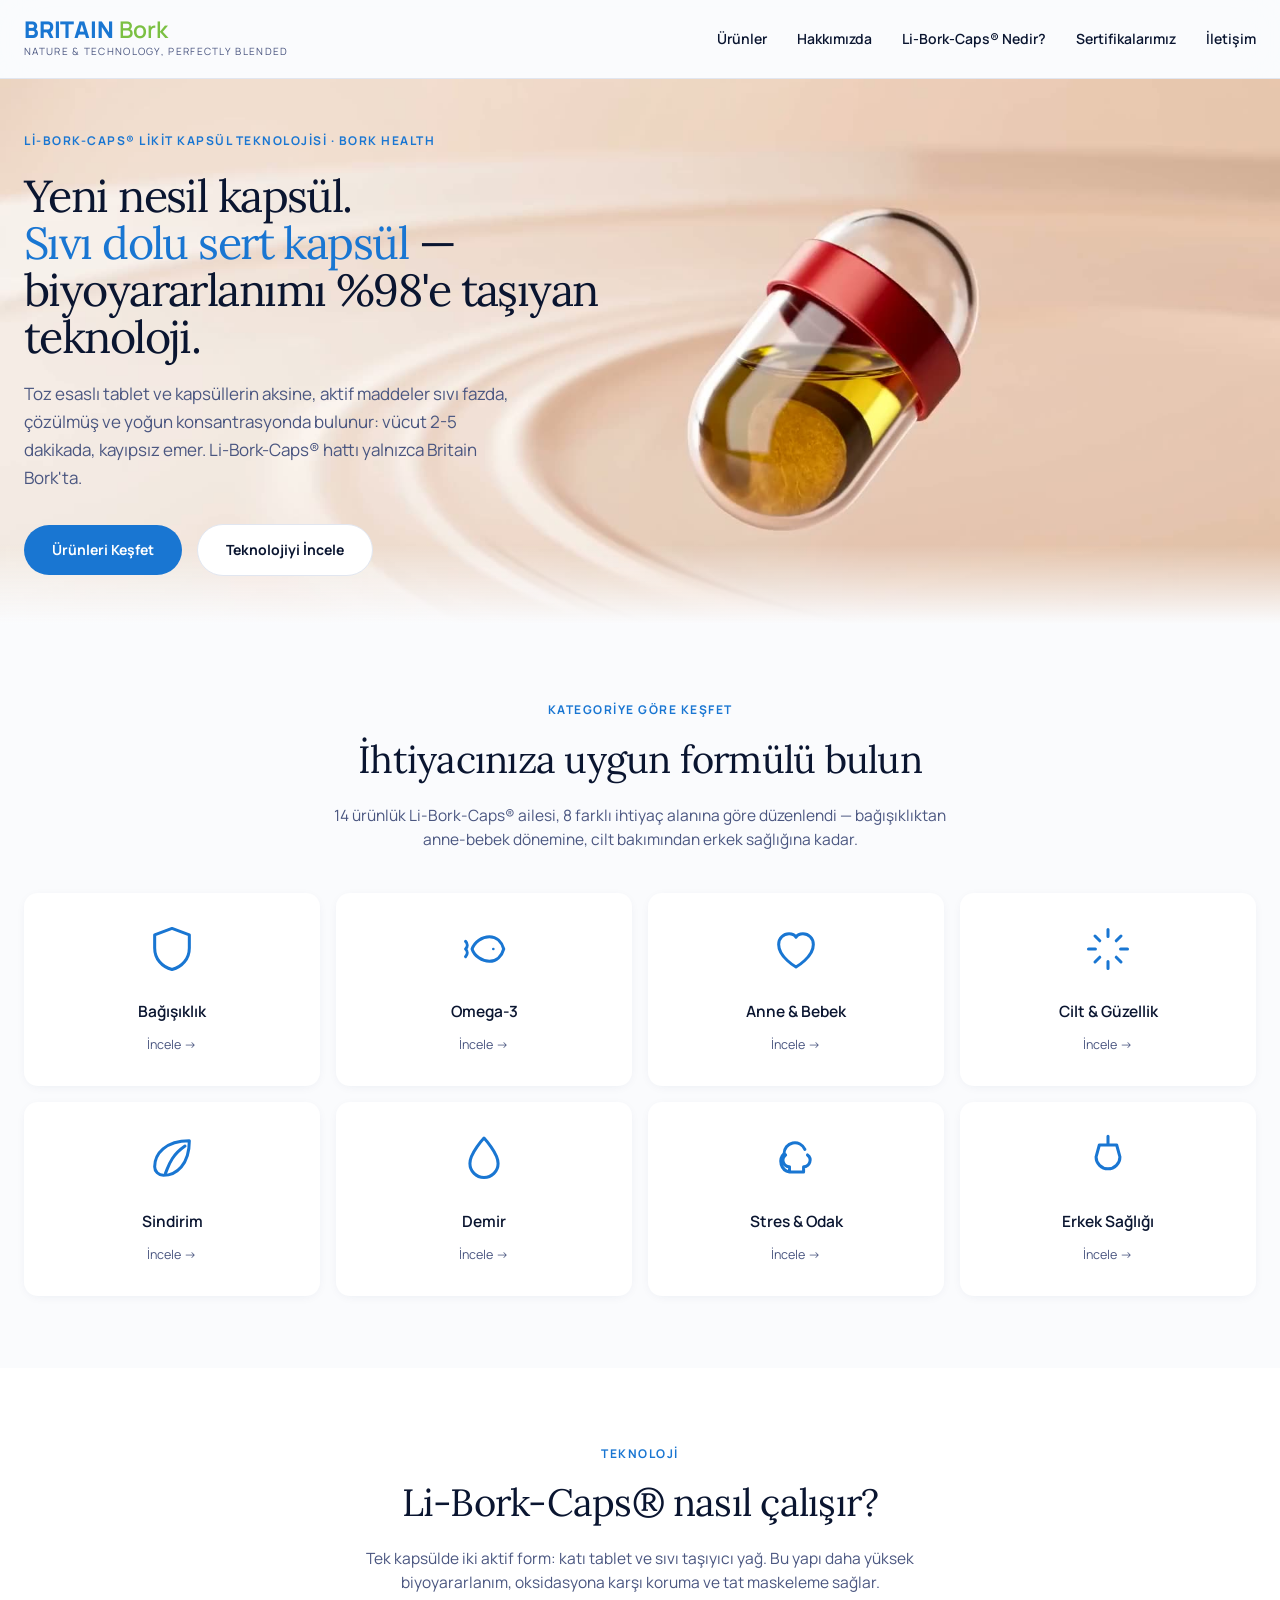
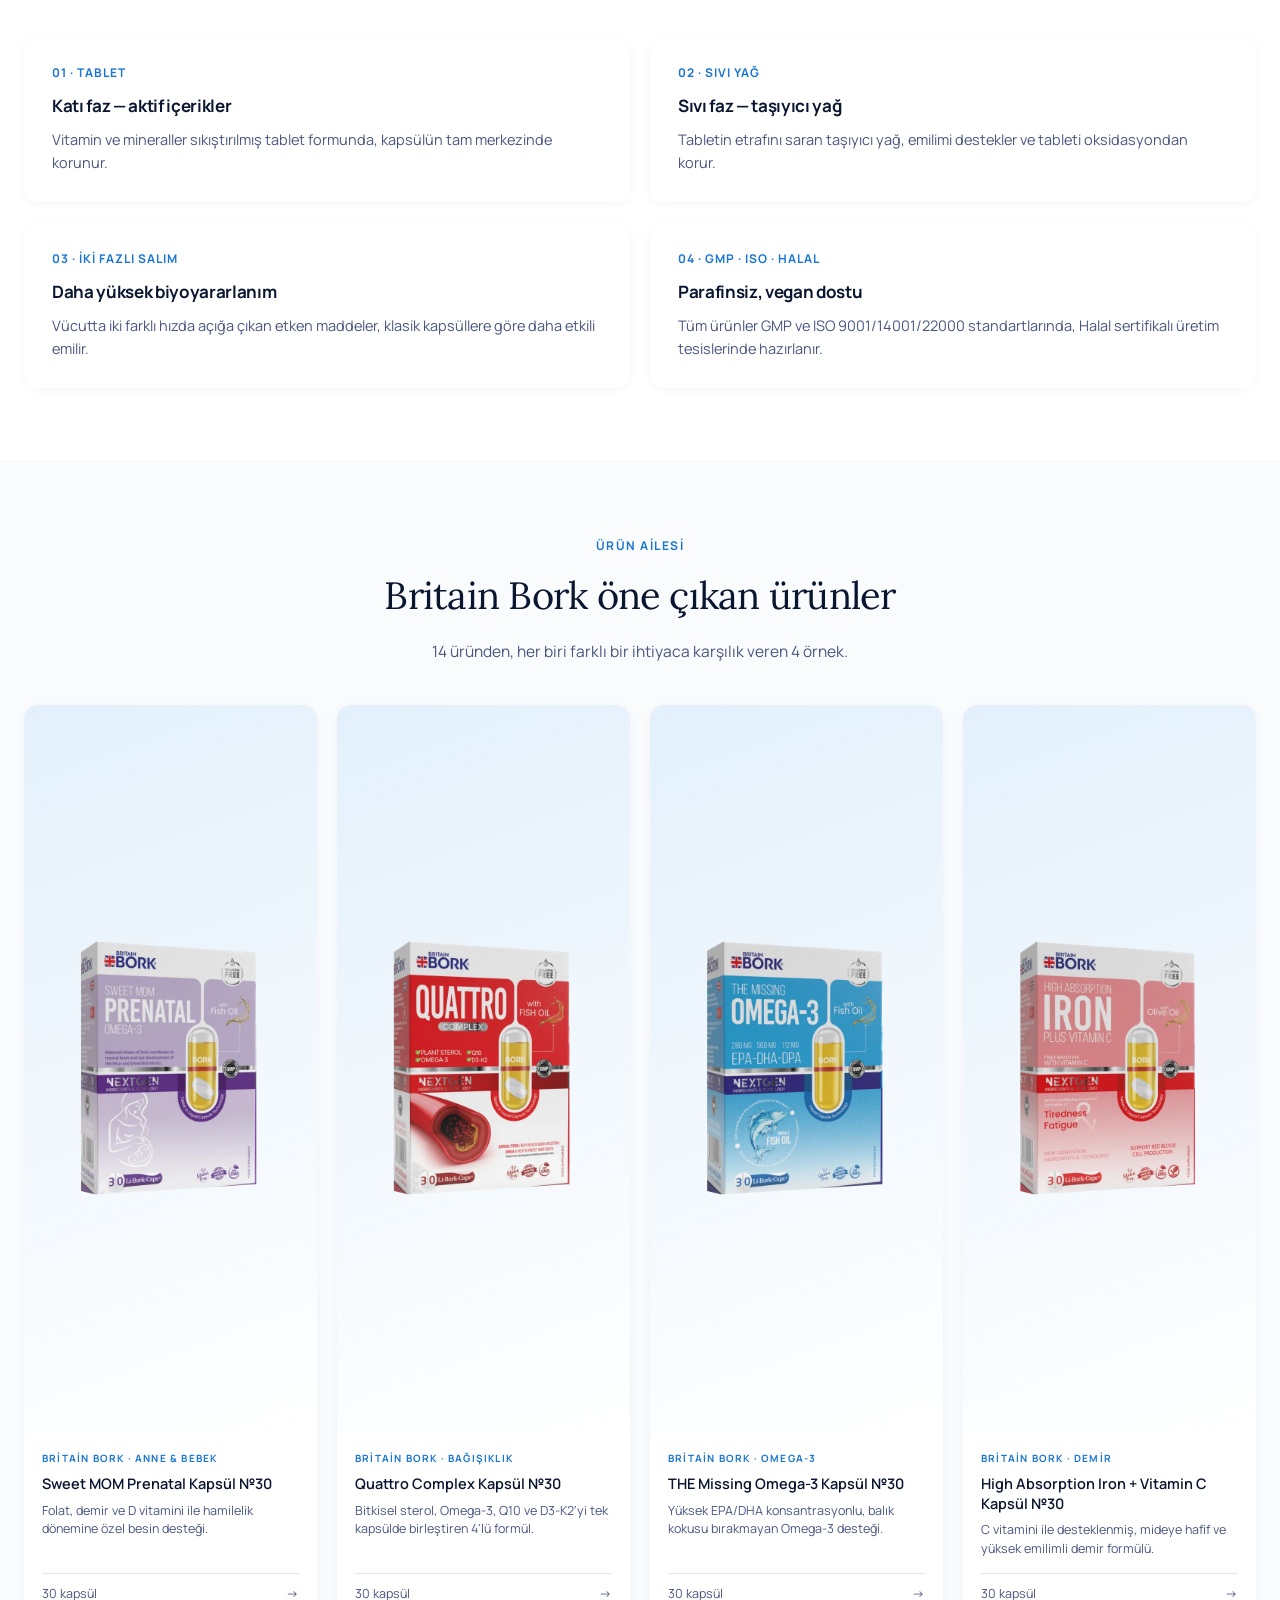
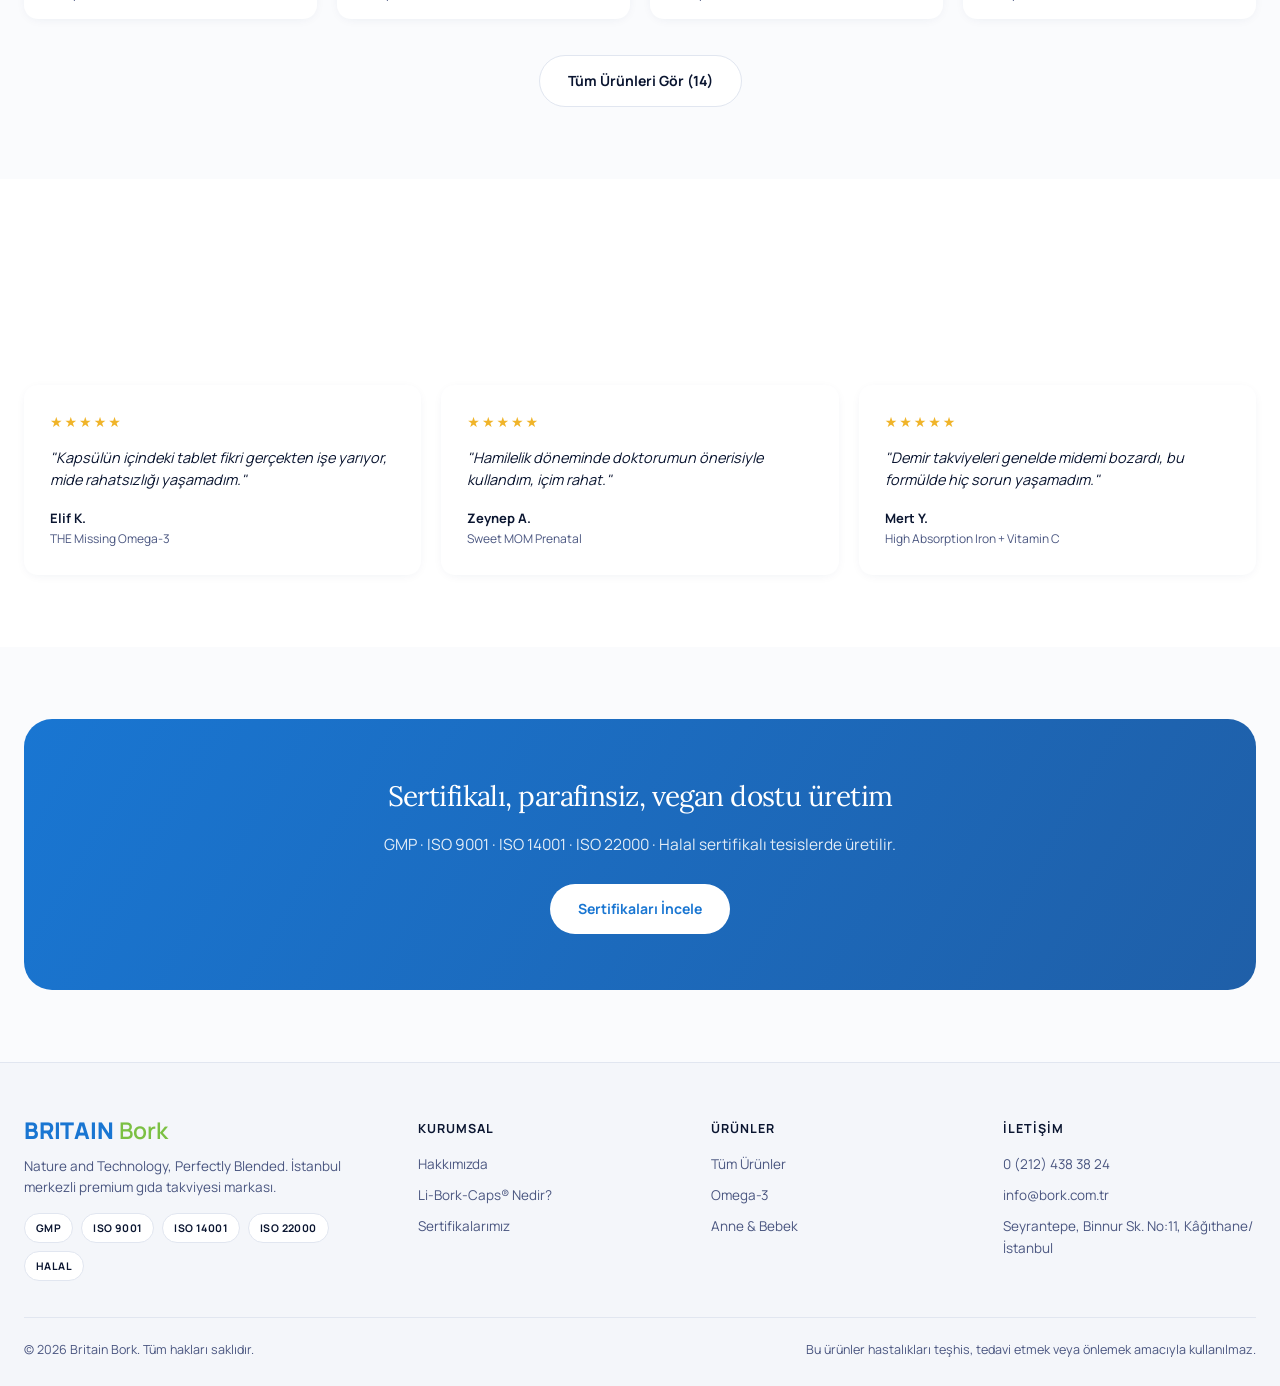
==== index.html @ eded13de "Use Higgsfield-generated capsule video in hero Co-Authored-By: Claude Fable 5.2 <noreply@anthropic.c" ====
<!DOCTYPE html>
<html lang="tr">
<head>
<meta charset="UTF-8">
<meta name="viewport" content="width=device-width, initial-scale=1.0">
<title>Britain Bork | Li-Bork-Caps® Likit Kapsül Teknolojisi</title>
<meta name="description" content="Britain Bork, Bork Health'in likit kapsül teknolojisi Li-Bork-Caps® ile ürettiği premium gıda takviyesi markasıdır. Omega-3, bağışıklık, anne-bebek ve daha fazlası.">
<link rel="canonical" href="https://culfacemal-hub.github.io/britain-bork-site/">
<meta property="og:type" content="website">
<meta property="og:title" content="Britain Bork | Li-Bork-Caps® Likit Kapsül Teknolojisi">
<meta property="og:description" content="Sıvı dolu sert kapsül teknolojisiyle üretilen, biyoyararlanımı yüksek Britain Bork gıda takviyeleri.">
<meta property="og:image" content="https://culfacemal-hub.github.io/britain-bork-site/images/products/britain-bork-quattro-complex-kapsuly-n30.084d032e.webp">
<meta property="og:url" content="https://culfacemal-hub.github.io/britain-bork-site/">
<meta name="twitter:card" content="summary_large_image">
<link rel="preconnect" href="https://fonts.googleapis.com">
<link href="https://fonts.googleapis.com/css2?family=Lora:wght@400;500;600&family=Manrope:wght@400;500;600;700;800&display=swap" rel="stylesheet">
<link rel="stylesheet" href="css/style.css?v=5">
</head>
<body>

<div id="site-header" data-active="index"></div>

<section class="hero">
  <div class="hero-media">
    <video class="hero-video hero-video-desktop" data-src="video/hero-capsule.mp4" poster="video/hero-poster.jpg" muted loop playsinline preload="none" aria-label="Li-Bork-Caps kapsülü açılıyor: içinden sıvı yağ ve tablet çıkıyor"></video>
    <video class="hero-video hero-video-mobile" data-src="video/hero-capsule-mobile.mp4" poster="video/hero-poster-mobile.jpg" width="840" height="630" muted loop playsinline preload="none" aria-label="Li-Bork-Caps kapsülü açılıyor: içinden sıvı yağ ve tablet çıkıyor"></video>
    <div class="hero-callout hc-oil" aria-hidden="true"><span class="hc-label"><b>Sıvı faz</b> taşıyıcı yağ</span></div>
    <div class="hero-callout hc-tab" aria-hidden="true"><span class="hc-label"><b>Katı faz</b> tablet</span></div>
    <div class="hero-fade" aria-hidden="true"></div>
  </div>
  <div class="container-x hero-inner">
    <div class="hero-copy">
      <div class="hero-eyebrow">Li-Bork-Caps® Likit Kapsül Teknolojisi · Bork Health</div>
      <h1>Yeni nesil kapsül.<br><em>Sıvı dolu sert kapsül</em> — biyoyararlanımı %98'e taşıyan teknoloji.</h1>
      <p>Toz esaslı tablet ve kapsüllerin aksine, aktif maddeler sıvı fazda, çözülmüş ve yoğun konsantrasyonda bulunur: vücut 2-5 dakikada, kayıpsız emer. Li-Bork-Caps® hattı yalnızca Britain Bork'ta.</p>
      <a href="urunler.html" class="btn btn-primary">Ürünleri Keşfet</a>
      <a href="liborkcaps.html" class="btn btn-outline" style="margin-left:12px;">Teknolojiyi İncele</a>
    </div>
  </div>
</section>

<section class="section">
  <div class="container-x">
    <div class="section-head">
      <div class="eyebrow">Kategoriye Göre Keşfet</div>
      <h2>İhtiyacınıza uygun formülü bulun</h2>
      <p>14 ürünlük Li-Bork-Caps® ailesi, 8 farklı ihtiyaç alanına göre düzenlendi — bağışıklıktan anne-bebek dönemine, cilt bakımından erkek sağlığına kadar.</p>
    </div>
    <div class="categories">
      <a class="category-card" href="urunler.html#bagisiklik">
        <svg viewBox="0 0 24 24" fill="none" stroke="currentColor" stroke-width="1.4" stroke-linecap="round" stroke-linejoin="round"><path d="M12 2.5 4 5.5v6c0 5 3.3 8.7 8 10 4.7-1.3 8-5 8-10v-6L12 2.5Z"/></svg>
        <div class="cat-title">Bağışıklık</div>
        <div class="cat-link">İncele →</div>
      </a>
      <a class="category-card" href="urunler.html#omega">
        <svg viewBox="0 0 24 24" fill="none" stroke="currentColor" stroke-width="1.4" stroke-linecap="round" stroke-linejoin="round"><path d="M6.5 12c1-3.3 4.7-5.7 8-5.7 3.3 0 5.7 2.4 6.6 5.7-.9 3.3-3.3 5.7-6.6 5.7-3.3 0-7-2.4-8-5.7Z"/><circle cx="16.3" cy="12" r=".6" fill="currentColor" stroke="none"/><path d="M3.5 8.5c1 1 1 2.5 0 3.5m0 0c1 1 1 2.5 0 3.5"/></svg>
        <div class="cat-title">Omega-3</div>
        <div class="cat-link">İncele →</div>
      </a>
      <a class="category-card" href="urunler.html#anne-bebek">
        <svg viewBox="0 0 24 24" fill="none" stroke="currentColor" stroke-width="1.4" stroke-linecap="round" stroke-linejoin="round"><path d="M12 20.3S4 15.8 4 9.9C4 7 6.2 5 8.8 5c1.4 0 2.6.6 3.2 1.6C12.6 5.6 13.8 5 15.2 5 17.8 5 20 7 20 9.9c0 5.9-8 10.4-8 10.4Z"/></svg>
        <div class="cat-title">Anne &amp; Bebek</div>
        <div class="cat-link">İncele →</div>
      </a>
      <a class="category-card" href="urunler.html#cilt">
        <svg viewBox="0 0 24 24" fill="none" stroke="currentColor" stroke-width="1.4" stroke-linecap="round" stroke-linejoin="round"><path d="M12 3v3.2M12 17.8V21M3 12h3.2M17.8 12H21M6 6l2.2 2.2M15.8 15.8 18 18M18 6l-2.2 2.2M8.2 15.8 6 18"/></svg>
        <div class="cat-title">Cilt &amp; Güzellik</div>
        <div class="cat-link">İncele →</div>
      </a>
      <a class="category-card" href="urunler.html#sindirim">
        <svg viewBox="0 0 24 24" fill="none" stroke="currentColor" stroke-width="1.4" stroke-linecap="round" stroke-linejoin="round"><path d="M20 4C9 4 4 10 4 16c0 2.2 1.8 4 4 4 6 0 12-5 12-16Z"/><path d="M9 19c1.5-3.5 2.5-8 9-12.5"/></svg>
        <div class="cat-title">Sindirim</div>
        <div class="cat-link">İncele →</div>
      </a>
      <a class="category-card" href="urunler.html#demir">
        <svg viewBox="0 0 24 24" fill="none" stroke="currentColor" stroke-width="1.4" stroke-linecap="round" stroke-linejoin="round"><path d="M12 2.8s6.5 7 6.5 11.7a6.5 6.5 0 0 1-13 0C5.5 9.8 12 2.8 12 2.8Z"/></svg>
        <div class="cat-title">Demir</div>
        <div class="cat-link">İncele →</div>
      </a>
      <a class="category-card" href="urunler.html#stres">
        <svg viewBox="0 0 24 24" fill="none" stroke="currentColor" stroke-width="1.4" stroke-linecap="round" stroke-linejoin="round"><path d="M9 18.5A5 5 0 0 1 6.5 10a5 5 0 0 1 9.6-2M9 18.5h6M9 18.5V16a3 3 0 0 1-1.8-5.4M15.5 18.5V16a3 3 0 0 0 1.8-5.4"/></svg>
        <div class="cat-title">Stres &amp; Odak</div>
        <div class="cat-link">İncele →</div>
      </a>
      <a class="category-card" href="urunler.html#prostat">
        <svg viewBox="0 0 24 24" fill="none" stroke="currentColor" stroke-width="1.4" stroke-linecap="round" stroke-linejoin="round"><path d="M12 2v4M8 6h8l1.5 5.5a5.5 5.5 0 1 1-11 0Z"/></svg>
        <div class="cat-title">Erkek Sağlığı</div>
        <div class="cat-link">İncele →</div>
      </a>
    </div>
  </div>
</section>

<section class="section" style="background:#fff;">
  <div class="container-x">
    <div class="section-head">
      <div class="eyebrow">Teknoloji</div>
      <h2>Li-Bork-Caps® nasıl çalışır?</h2>
      <p>Tek kapsülde iki aktif form: katı tablet ve sıvı taşıyıcı yağ. Bu yapı daha yüksek biyoyararlanım, oksidasyona karşı koruma ve tat maskeleme sağlar.</p>
    </div>
    <div class="steps">
      <div class="step">
        <div class="num">01 · TABLET</div>
        <h3>Katı faz — aktif içerikler</h3>
        <p>Vitamin ve mineraller sıkıştırılmış tablet formunda, kapsülün tam merkezinde korunur.</p>
      </div>
      <div class="step">
        <div class="num">02 · SIVI YAĞ</div>
        <h3>Sıvı faz — taşıyıcı yağ</h3>
        <p>Tabletin etrafını saran taşıyıcı yağ, emilimi destekler ve tableti oksidasyondan korur.</p>
      </div>
      <div class="step">
        <div class="num">03 · İKİ FAZLI SALIM</div>
        <h3>Daha yüksek biyoyararlanım</h3>
        <p>Vücutta iki farklı hızda açığa çıkan etken maddeler, klasik kapsüllere göre daha etkili emilir.</p>
      </div>
      <div class="step">
        <div class="num">04 · GMP · ISO · HALAL</div>
        <h3>Parafinsiz, vegan dostu</h3>
        <p>Tüm ürünler GMP ve ISO 9001/14001/22000 standartlarında, Halal sertifikalı üretim tesislerinde hazırlanır.</p>
      </div>
    </div>
  </div>
</section>

<section class="section">
  <div class="container-x">
    <div class="section-head">
      <div class="eyebrow">Ürün Ailesi</div>
      <h2>Britain Bork öne çıkan ürünler</h2>
      <p>14 üründen, her biri farklı bir ihtiyaca karşılık veren 4 örnek.</p>
    </div>
    <div class="product-grid" data-render="featured" data-slugs="the-missing-omega-3,sweet-mom-prenatal,iron-plus-c,quattro-complex"></div>
    <div style="text-align:center;margin-top:36px;">
      <a href="urunler.html" class="btn btn-outline">Tüm Ürünleri Gör (14)</a>
    </div>
  </div>
</section>

<section class="section" style="background:#fff;">
  <div class="container-x">
    <div class="section-head">
      <div class="eyebrow">Müşteri Yorumları</div>
      <h2>Britain Bork kullanıcıları ne diyor?</h2>
    </div>
    <div class="testimonials">
      <div class="testimonial">
        <div class="stars">★★★★★</div>
        <p class="quote">"Kapsülün içindeki tablet fikri gerçekten işe yarıyor, mide rahatsızlığı yaşamadım."</p>
        <div class="who">Elif K.</div>
        <div class="src">THE Missing Omega-3</div>
      </div>
      <div class="testimonial">
        <div class="stars">★★★★★</div>
        <p class="quote">"Hamilelik döneminde doktorumun önerisiyle kullandım, içim rahat."</p>
        <div class="who">Zeynep A.</div>
        <div class="src">Sweet MOM Prenatal</div>
      </div>
      <div class="testimonial">
        <div class="stars">★★★★★</div>
        <p class="quote">"Demir takviyeleri genelde midemi bozardı, bu formülde hiç sorun yaşamadım."</p>
        <div class="who">Mert Y.</div>
        <div class="src">High Absorption Iron + Vitamin C</div>
      </div>
    </div>
  </div>
</section>

<section class="section">
  <div class="container-x">
    <div class="cta-band">
      <h2>Sertifikalı, parafinsiz, vegan dostu üretim</h2>
      <p>GMP · ISO 9001 · ISO 14001 · ISO 22000 · Halal sertifikalı tesislerde üretilir.</p>
      <a href="sertifikalar.html" class="btn btn-primary">Sertifikaları İncele</a>
    </div>
  </div>
</section>

<div id="site-footer"></div>

<script src="js/products.js"></script>
<script src="js/partials.js"></script>
<script src="js/main.js?v=5"></script>
</body>
</html>
---- css/style.css ----
:root{
  --paper:#FAFBFD;
  --paper-warm:#F4F6FA;
  --ink:#0A1530;
  --ink-soft:#4A5680;
  --blue:#1976D2;
  --blue-light:#E3F0FB;
  --green:#7BC043;
  --line:#E1E6F0;
  --radius:14px;
  --shadow-card:0 2px 12px -4px rgba(13,47,102,.10);
  --shadow-card-hover:0 20px 40px -15px rgba(13,47,102,.18);
}

*{box-sizing:border-box;margin:0;padding:0;}
html{scroll-behavior:smooth;}
body{
  font-family:'Manrope', system-ui, sans-serif;
  color:var(--ink);
  background:var(--paper);
  line-height:1.55;
  -webkit-font-smoothing:antialiased;
}
img{max-width:100%;display:block;}
a{color:inherit;text-decoration:none;}
ul{list-style:none;}
.container-x{max-width:1380px;margin:0 auto;padding:0 24px;}
h1,h2,h3{font-family:'Lora', Georgia, serif;letter-spacing:-0.02em;}

/* NAV */
.site-nav{
  position:sticky;top:0;z-index:50;
  background:rgba(250,251,253,.85);
  backdrop-filter:blur(20px);
  border-bottom:1px solid var(--line);
}
.nav-inner{
  max-width:1600px;margin:0 auto;padding:18px 24px;
  display:flex;align-items:center;justify-content:space-between;
}
.logo{display:flex;flex-direction:column;gap:3px;align-items:flex-start;}
.logo-mark{display:flex;align-items:baseline;gap:6px;line-height:1;}
.logo-mark .lhs{font-weight:800;font-size:23px;letter-spacing:-.01em;color:var(--blue);font-family:'Manrope',sans-serif;}
.logo-mark .rhs{font-weight:600;font-size:23px;letter-spacing:-.01em;color:var(--green);font-family:'Manrope',sans-serif;}
.logo-sub{font-size:10px;color:var(--ink-soft);text-transform:uppercase;letter-spacing:1.3px;}
.main-nav{display:flex;align-items:center;gap:30px;}
.main-nav a{
  font-size:14px;font-weight:600;color:var(--ink);position:relative;padding:4px 0;
}
.main-nav a::after{
  content:'';position:absolute;left:0;bottom:-2px;width:0;height:2px;background:var(--blue);
  transition:width .3s ease;
}
.main-nav a:hover::after,.main-nav a.active::after{width:100%;}
.nav-toggle{display:none;background:none;border:0;font-size:22px;color:var(--ink);cursor:pointer;}
@media (max-width:900px){
  .main-nav{
    position:absolute;top:100%;left:0;right:0;background:var(--paper);
    flex-direction:column;align-items:flex-start;gap:16px;padding:20px 24px;
    border-bottom:1px solid var(--line);display:none;
  }
  .main-nav.open{display:flex;}
  .nav-toggle{display:block;}
}

/* HERO */
.hero{position:relative;overflow:hidden;background:var(--paper);}
.hero-media{position:absolute;inset:0;}
.hero-video{display:block;width:100%;height:100%;object-fit:cover;object-position:right center;}
.hero-video-mobile{display:none;}
.hero-fade{position:absolute;left:0;right:0;bottom:0;height:80px;background:linear-gradient(to bottom,rgba(250,251,253,0),var(--paper));}
.hero-inner{position:relative;z-index:1;display:flex;align-items:center;min-height:clamp(480px,41.7vw,820px);}
.hero-copy{max-width:48%;padding:48px 0;}
.hero-eyebrow{
  display:inline-flex;font-size:12px;font-weight:700;letter-spacing:1.5px;color:var(--blue);
  text-transform:uppercase;margin-bottom:22px;
}
.hero h1{
  font-size:clamp(30px,3.5vw,56px);font-weight:400;line-height:1.05;letter-spacing:-0.035em;color:var(--ink);margin-bottom:20px;
}
.hero h1 em{font-style:normal;color:var(--blue);}
.hero p{color:var(--ink-soft);font-size:17px;line-height:1.65;max-width:500px;margin-bottom:32px;}
@media (max-width:900px){
  .hero-media{position:relative;inset:auto;}
  .hero-video-desktop{display:none;}
  .hero-video-mobile{display:block;height:auto;aspect-ratio:4/3;object-position:center;}
  .hero-inner{min-height:0;}
  .hero-copy{max-width:100%;padding:8px 0 48px;}
  .hero h1{font-weight:400;line-height:1.15;letter-spacing:-0.02em;}
}

/* BUTTONS */
.btn{
  display:inline-flex;align-items:center;gap:8px;padding:14px 28px;border-radius:999px;
  font-weight:700;font-size:14px;cursor:pointer;border:none;transition:all .25s ease;
}
.btn-primary{background:var(--blue);color:#fff;}
.btn-primary:hover{background:#1660b0;transform:translateY(-2px);box-shadow:0 14px 24px -10px rgba(25,118,210,.45);}
.btn-outline{background:#fff;border:1.5px solid var(--line);color:var(--ink);}
.btn-outline:hover{border-color:var(--blue);color:var(--blue);}

/* SECTIONS */
.section{padding:72px 0;}
.section-head{text-align:center;max-width:620px;margin:0 auto 42px;}
.eyebrow{
  font-size:12px;font-weight:700;letter-spacing:1.5px;color:var(--blue);text-transform:uppercase;
  display:inline-block;margin-bottom:10px;
}
.section-head h2{font-size:clamp(26px,3vw,38px);font-weight:400;color:var(--ink);}
.section-head p{color:var(--ink-soft);margin-top:14px;font-size:15.5px;}

/* CATEGORY CARDS */
.categories{display:grid;grid-template-columns:repeat(4,1fr);gap:16px;}
.category-card{
  background:#fff;border-radius:var(--radius);padding:30px 20px;text-align:center;
  box-shadow:var(--shadow-card);transition:all .3s ease;
}
.category-card:hover{box-shadow:var(--shadow-card-hover);transform:translateY(-4px);}
.category-card svg{width:52px;height:52px;color:var(--blue);margin:0 auto 18px;}
.category-card .cat-title{font-weight:600;color:var(--ink);font-size:15.5px;margin-bottom:8px;}
.category-card .cat-link{color:var(--ink-soft);font-size:12.5px;display:inline-flex;align-items:center;gap:6px;}
@media (max-width:760px){.categories{grid-template-columns:repeat(2,1fr);}}

/* PRODUCT GRID */
.product-grid{display:grid;grid-template-columns:repeat(4,1fr);gap:20px;}
.product-card{
  background:#fff;border-radius:var(--radius);overflow:hidden;box-shadow:var(--shadow-card);
  transition:all .3s ease;display:flex;flex-direction:column;
}
.product-card:hover{box-shadow:var(--shadow-card-hover);transform:translateY(-4px);}
.product-thumb{
  aspect-ratio:1/1;background:linear-gradient(160deg,var(--blue-light),#fff);
  display:flex;align-items:center;justify-content:center;padding:14px;
}
.product-thumb img{max-height:100%;max-width:100%;object-fit:contain;}
.product-body{padding:18px 18px 16px;flex:1;display:flex;flex-direction:column;}
.product-tag{font-size:10px;font-weight:700;letter-spacing:1.2px;color:var(--blue);text-transform:uppercase;margin-bottom:8px;}
.product-card h4{font-family:'Manrope',sans-serif;font-weight:600;font-size:14.5px;color:var(--ink);line-height:1.35;margin-bottom:8px;}
.product-desc{color:var(--ink-soft);font-size:12.5px;line-height:1.5;margin-bottom:14px;flex:1;}
.product-meta{font-size:12.5px;color:var(--ink-soft);display:flex;justify-content:space-between;align-items:center;padding-top:10px;border-top:1px solid var(--line);}
.product-meta .arrow{transition:transform .25s ease;}
.product-card:hover .product-meta .arrow{transform:translateX(4px);color:var(--blue);}
@media (max-width:980px){.product-grid{grid-template-columns:repeat(2,1fr);}}

/* FILTER CHIPS */
.filter-bar{display:flex;flex-wrap:wrap;gap:10px;justify-content:center;margin-bottom:44px;}
.filter-chip{
  padding:10px 20px;border-radius:999px;border:1.5px solid var(--line);
  font-size:13.5px;font-weight:600;color:var(--ink);cursor:pointer;background:#fff;
  transition:all .2s ease;
}
.filter-chip.active,.filter-chip:hover{background:var(--blue);color:#fff;border-color:var(--blue);}

/* TESTIMONIALS */
.testimonials{display:grid;grid-template-columns:repeat(3,1fr);gap:20px;}
.testimonial{background:#fff;border-radius:var(--radius);box-shadow:var(--shadow-card);padding:26px;}
.stars{color:#f0b429;letter-spacing:2px;margin-bottom:14px;font-size:14px;}
.testimonial .quote{color:var(--ink);font-size:14.5px;font-style:italic;margin-bottom:16px;}
.testimonial .who{font-weight:700;color:var(--ink);font-size:13px;}
.testimonial .src{color:var(--ink-soft);font-size:12px;margin-top:2px;}
@media (max-width:900px){.testimonials{grid-template-columns:1fr;}}

/* SPLIT / ABOUT BLOCKS */
.split{display:grid;grid-template-columns:1fr 1fr;gap:56px;align-items:center;}
.split .visual{
  border-radius:24px;min-height:300px;background:linear-gradient(160deg,var(--blue-light),#fff);
  display:flex;align-items:center;justify-content:center;box-shadow:var(--shadow-card);padding:30px;
}
.split .visual img{max-height:320px;object-fit:contain;}
.split h2{font-size:30px;font-weight:400;color:var(--ink);margin-bottom:18px;}
.split p{color:var(--ink-soft);margin-bottom:14px;font-size:15.5px;}
@media (max-width:900px){.split{grid-template-columns:1fr;}}

.steps{display:grid;grid-template-columns:repeat(2,1fr);gap:20px;margin-top:10px;}
.step{background:#fff;border-radius:var(--radius);box-shadow:var(--shadow-card);padding:28px;}
.step .num{font-size:12px;font-weight:700;color:var(--blue);letter-spacing:1px;}
.step h3{font-family:'Manrope',sans-serif;color:var(--ink);font-size:17px;margin:10px 0 10px;font-weight:700;}
.step p{color:var(--ink-soft);font-size:14.5px;}
@media (max-width:700px){.steps{grid-template-columns:1fr;}}

/* CERTS */
.cert-grid{display:grid;grid-template-columns:repeat(4,1fr);gap:20px;}
.cert-card{background:#fff;border-radius:var(--radius);box-shadow:var(--shadow-card);padding:32px 20px;text-align:center;}
.cert-badge{
  width:60px;height:60px;border-radius:50%;margin:0 auto 16px;background:var(--blue-light);
  color:var(--blue);display:flex;align-items:center;justify-content:center;font-weight:800;font-size:13px;
}
.cert-card h4{font-family:'Manrope',sans-serif;color:var(--ink);font-size:15px;font-weight:700;margin-bottom:8px;}
.cert-card p{color:var(--ink-soft);font-size:13px;}
@media (max-width:980px){.cert-grid{grid-template-columns:repeat(2,1fr);}}

/* CONTACT */
.contact-wrap{display:grid;grid-template-columns:1fr 1.1fr;gap:50px;}
.contact-info .item{margin-bottom:24px;}
.contact-info .item .label{font-size:11px;letter-spacing:1px;color:var(--blue);font-weight:700;text-transform:uppercase;margin-bottom:6px;}
.contact-info .item .value{color:var(--ink);font-weight:600;font-size:15px;}
.contact-form{background:#fff;border-radius:var(--radius);box-shadow:var(--shadow-card);padding:32px;}
.contact-form label{font-size:13px;font-weight:700;color:var(--ink);display:block;margin-bottom:7px;}
.contact-form input,.contact-form textarea{
  width:100%;border:1.5px solid var(--line);border-radius:10px;background:var(--paper-warm);
  padding:13px 15px;margin-bottom:18px;font-family:inherit;font-size:14px;
}
.contact-form input:focus,.contact-form textarea:focus{outline:none;border-color:var(--blue);background:#fff;}
@media (max-width:860px){.contact-wrap{grid-template-columns:1fr;}}

/* CTA BAND */
.cta-band{
  background:linear-gradient(120deg,var(--blue),#1f5fa8);
  border-radius:28px;padding:56px 44px;text-align:center;color:#fff;
}
.cta-band h2{font-size:28px;font-weight:400;margin-bottom:14px;}
.cta-band p{opacity:.88;margin-bottom:28px;font-size:15.5px;}
.cta-band .btn-primary{background:#fff;color:var(--blue);}
.cta-band .btn-primary:hover{background:#f0f0f0;box-shadow:none;}

/* FOOTER */
.site-footer{background:var(--paper-warm);color:var(--ink-soft);border-top:1px solid var(--line);margin-top:0;padding:56px 0 26px;}
.footer-top{display:grid;grid-template-columns:1.4fr 1fr 1fr 1fr;gap:40px;margin-bottom:36px;}
.footer-top h5{font-size:12.5px;letter-spacing:1px;text-transform:uppercase;margin-bottom:16px;color:var(--ink);font-weight:700;}
.footer-top p{font-size:13.5px;margin-bottom:0;line-height:1.6;}
.footer-top a{color:var(--ink-soft);font-size:13.5px;display:block;margin-bottom:10px;}
.footer-top a:hover{color:var(--blue);}
.footer-bottom{
  border-top:1px solid var(--line);padding-top:22px;
  display:flex;justify-content:space-between;flex-wrap:wrap;gap:10px;font-size:12.5px;color:var(--ink-soft);
}
@media (max-width:860px){.footer-top{grid-template-columns:1fr 1fr;}}

.badge-row{display:flex;gap:8px;flex-wrap:wrap;margin-top:14px;}
.badge-row span{
  font-size:10.5px;font-weight:700;letter-spacing:.4px;color:var(--ink);
  background:#fff;border:1px solid var(--line);padding:6px 11px;border-radius:999px;
}

.page-hero{padding:56px 0 44px;text-align:center;position:relative;}
.page-hero h1{color:var(--ink);font-size:clamp(28px,4vw,42px);font-weight:400;margin-bottom:14px;}
.page-hero p{color:var(--ink-soft);max-width:580px;margin:0 auto;font-size:16px;}

/* TIMELINE */
.timeline{display:flex;flex-direction:column;gap:18px;}
.timeline-item{
  display:grid;grid-template-columns:110px 1fr;gap:28px;
  background:#fff;border-radius:var(--radius);box-shadow:var(--shadow-card);padding:26px 28px;
}
.timeline-item .year{font-family:'Lora',serif;font-size:26px;color:var(--blue);font-weight:600;}
.timeline-item h3{font-family:'Manrope',sans-serif;font-size:16.5px;color:var(--ink);font-weight:700;margin-bottom:8px;}
.timeline-item p{color:var(--ink-soft);font-size:14.5px;}
@media (max-width:700px){.timeline-item{grid-template-columns:1fr;gap:8px;}}

/* STATS */
.stats-grid{display:grid;grid-template-columns:repeat(3,1fr);gap:18px;}
.stat-card{background:#fff;border-radius:var(--radius);box-shadow:var(--shadow-card);padding:28px 20px;text-align:center;}
.stat-card .num{font-family:'Lora',serif;font-size:38px;color:var(--blue);font-weight:600;line-height:1;margin-bottom:10px;}
.stat-card .label{color:var(--ink-soft);font-size:13.5px;line-height:1.4;}
@media (max-width:860px){.stats-grid{grid-template-columns:repeat(2,1fr);}}
@media (max-width:540px){.stats-grid{grid-template-columns:1fr;}}

/* CHECK LISTS */
.check-card{background:#fff;border-radius:var(--radius);box-shadow:var(--shadow-card);padding:30px 32px;}
.check-card h3{font-family:'Manrope',sans-serif;font-size:17px;color:var(--ink);font-weight:700;margin-bottom:18px;}
.check-list{display:flex;flex-direction:column;gap:14px;}
.check-list li{display:flex;align-items:flex-start;gap:12px;color:var(--ink-soft);font-size:14.5px;line-height:1.5;list-style:none;}
.check-list li::before{
  content:'✓';flex-shrink:0;width:22px;height:22px;border-radius:50%;background:var(--blue-light);
  color:var(--blue);font-size:12px;font-weight:800;display:flex;align-items:center;justify-content:center;margin-top:1px;
}
.grid-2{display:grid;grid-template-columns:1fr 1fr;gap:20px;}
@media (max-width:860px){.grid-2{grid-template-columns:1fr;}}

/* LONG-FORM TEXT BLOCK */
.prose{max-width:820px;margin:0 auto;}
.prose h3{font-size:22px;color:var(--ink);font-weight:500;margin:36px 0 16px;}
.prose h3:first-child{margin-top:0;}
.prose p{color:var(--ink-soft);font-size:15.5px;margin-bottom:16px;line-height:1.75;}
.prose strong{color:var(--ink);font-weight:700;}

/* HERO CALLOUTS (synced to the capsule video) */
.hero-callout{position:absolute;left:0;top:0;width:0;height:0;opacity:0;transition:opacity .45s ease;pointer-events:none;--len:90px;}
.hero-callout.on{opacity:1;}
.hero-callout::before{content:'';position:absolute;left:-4px;top:-4px;width:8px;height:8px;border-radius:50%;background:var(--ink);box-shadow:0 0 0 4px rgba(255,255,255,.55);}
.hero-callout::after{content:'';position:absolute;left:-.5px;width:1px;height:var(--len);background:var(--ink);transform:scaleY(0);transition:transform .45s ease .1s;}
.hc-oil::after{bottom:0;transform-origin:bottom;}
.hc-tab::after{top:0;transform-origin:top;}
.hero-callout.on::after{transform:scaleY(1);}
.hc-label{
  position:absolute;white-space:nowrap;font-size:13px;color:var(--ink-soft);
  background:rgba(255,255,255,.82);backdrop-filter:blur(8px);border:1px solid var(--line);
  padding:7px 14px;border-radius:999px;box-shadow:var(--shadow-card);
  opacity:0;transition:opacity .4s ease .3s,transform .4s ease .3s;
}
.hc-label b{color:var(--ink);font-weight:700;margin-right:5px;}
.hc-oil .hc-label{bottom:var(--len);transform:translate(-50%,6px);}
.hc-tab .hc-label{top:var(--len);transform:translate(-78%,-6px);}
.hero-callout.on .hc-label{opacity:1;}
.hc-oil.on .hc-label{transform:translate(-50%,0);}
.hc-tab.on .hc-label{transform:translate(-78%,0);}
@media (max-width:900px){.hc-label{font-size:11px;padding:5px 10px;}}

/* MOTION */
@media (prefers-reduced-motion: no-preference){
  .hero-copy > *{animation:rise .8s cubic-bezier(.2,.7,.2,1) both;}
  .hero-copy > :nth-child(2){animation-delay:.12s;}
  .hero-copy > :nth-child(3){animation-delay:.24s;}
  .hero-copy > :nth-child(4){animation-delay:.36s;}
  .hero-copy > :nth-child(5){animation-delay:.42s;}
  .reveal{opacity:0;transform:translateY(22px);transition:opacity .7s ease,transform .7s cubic-bezier(.2,.7,.2,1);transition-delay:var(--d,0ms);}
  .reveal.in{opacity:1;transform:none;}
}
@keyframes rise{from{opacity:0;transform:translateY(20px);}to{opacity:1;transform:none;}}
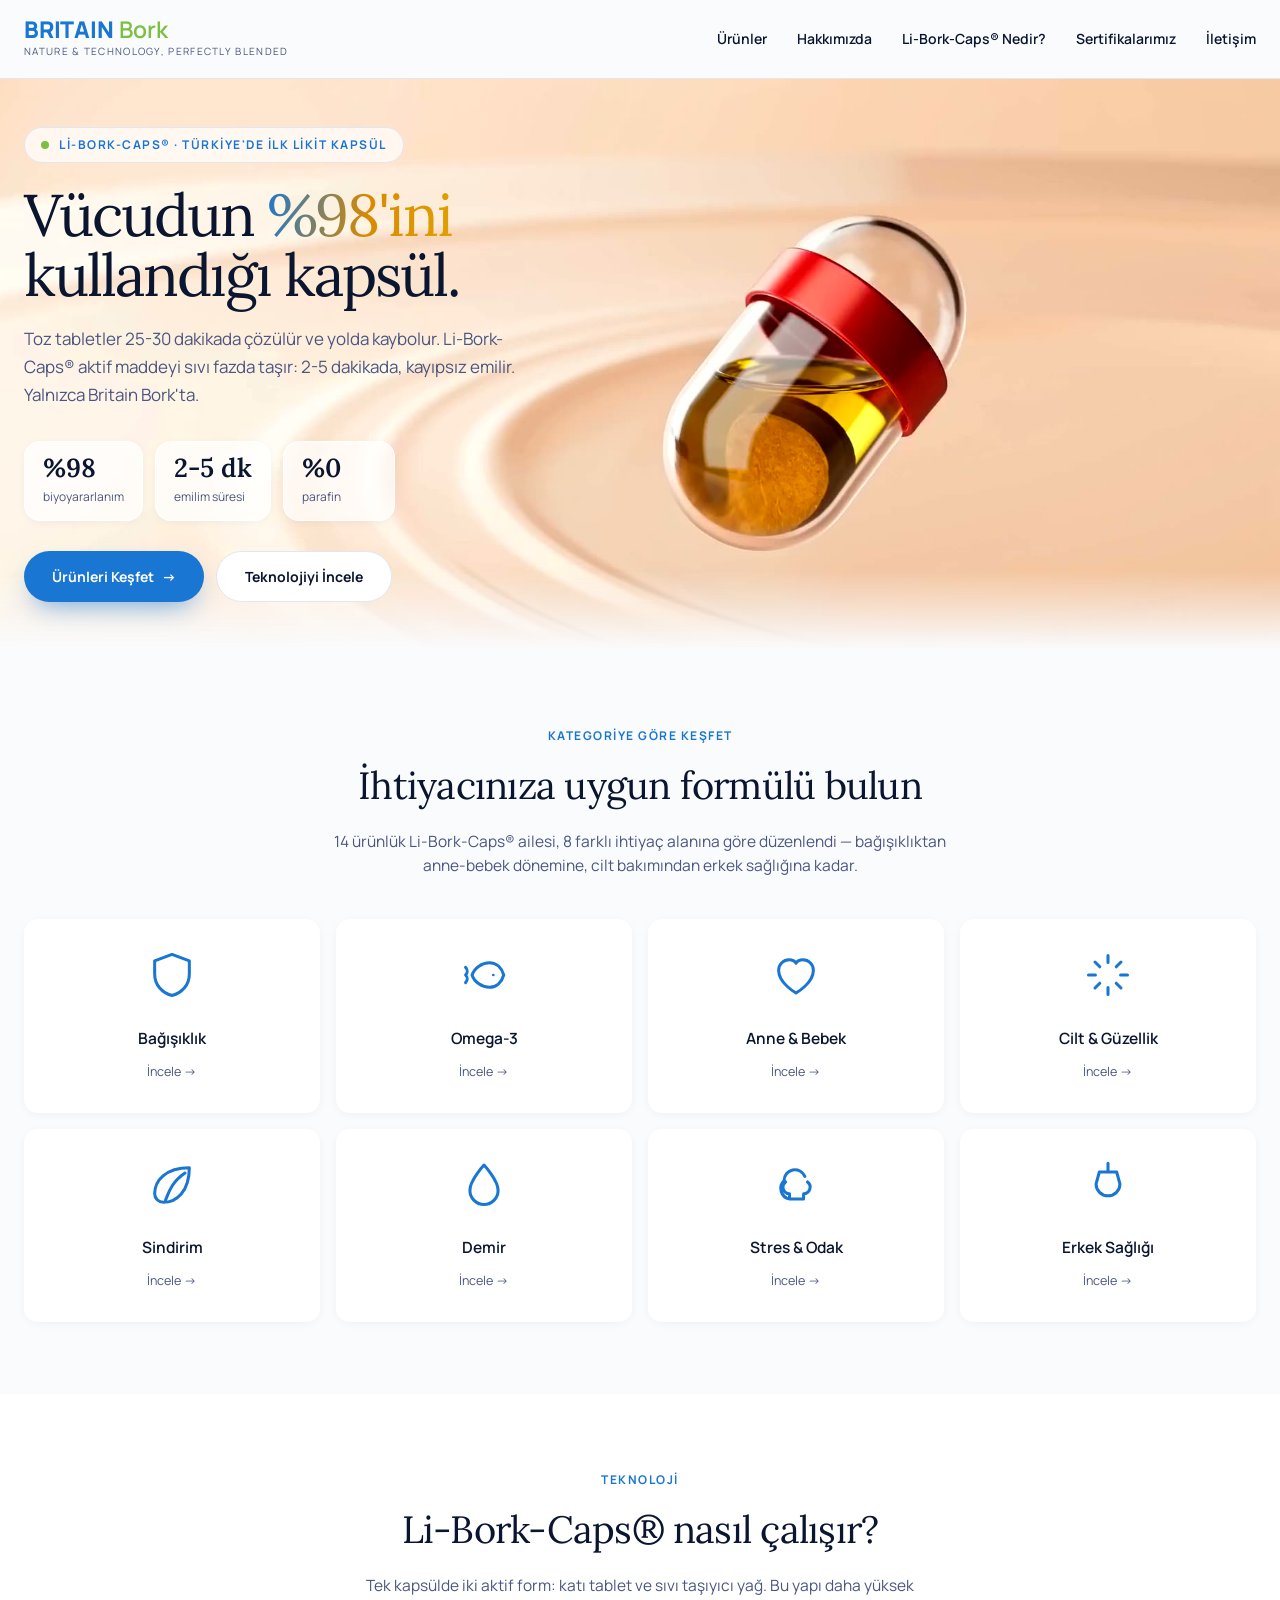
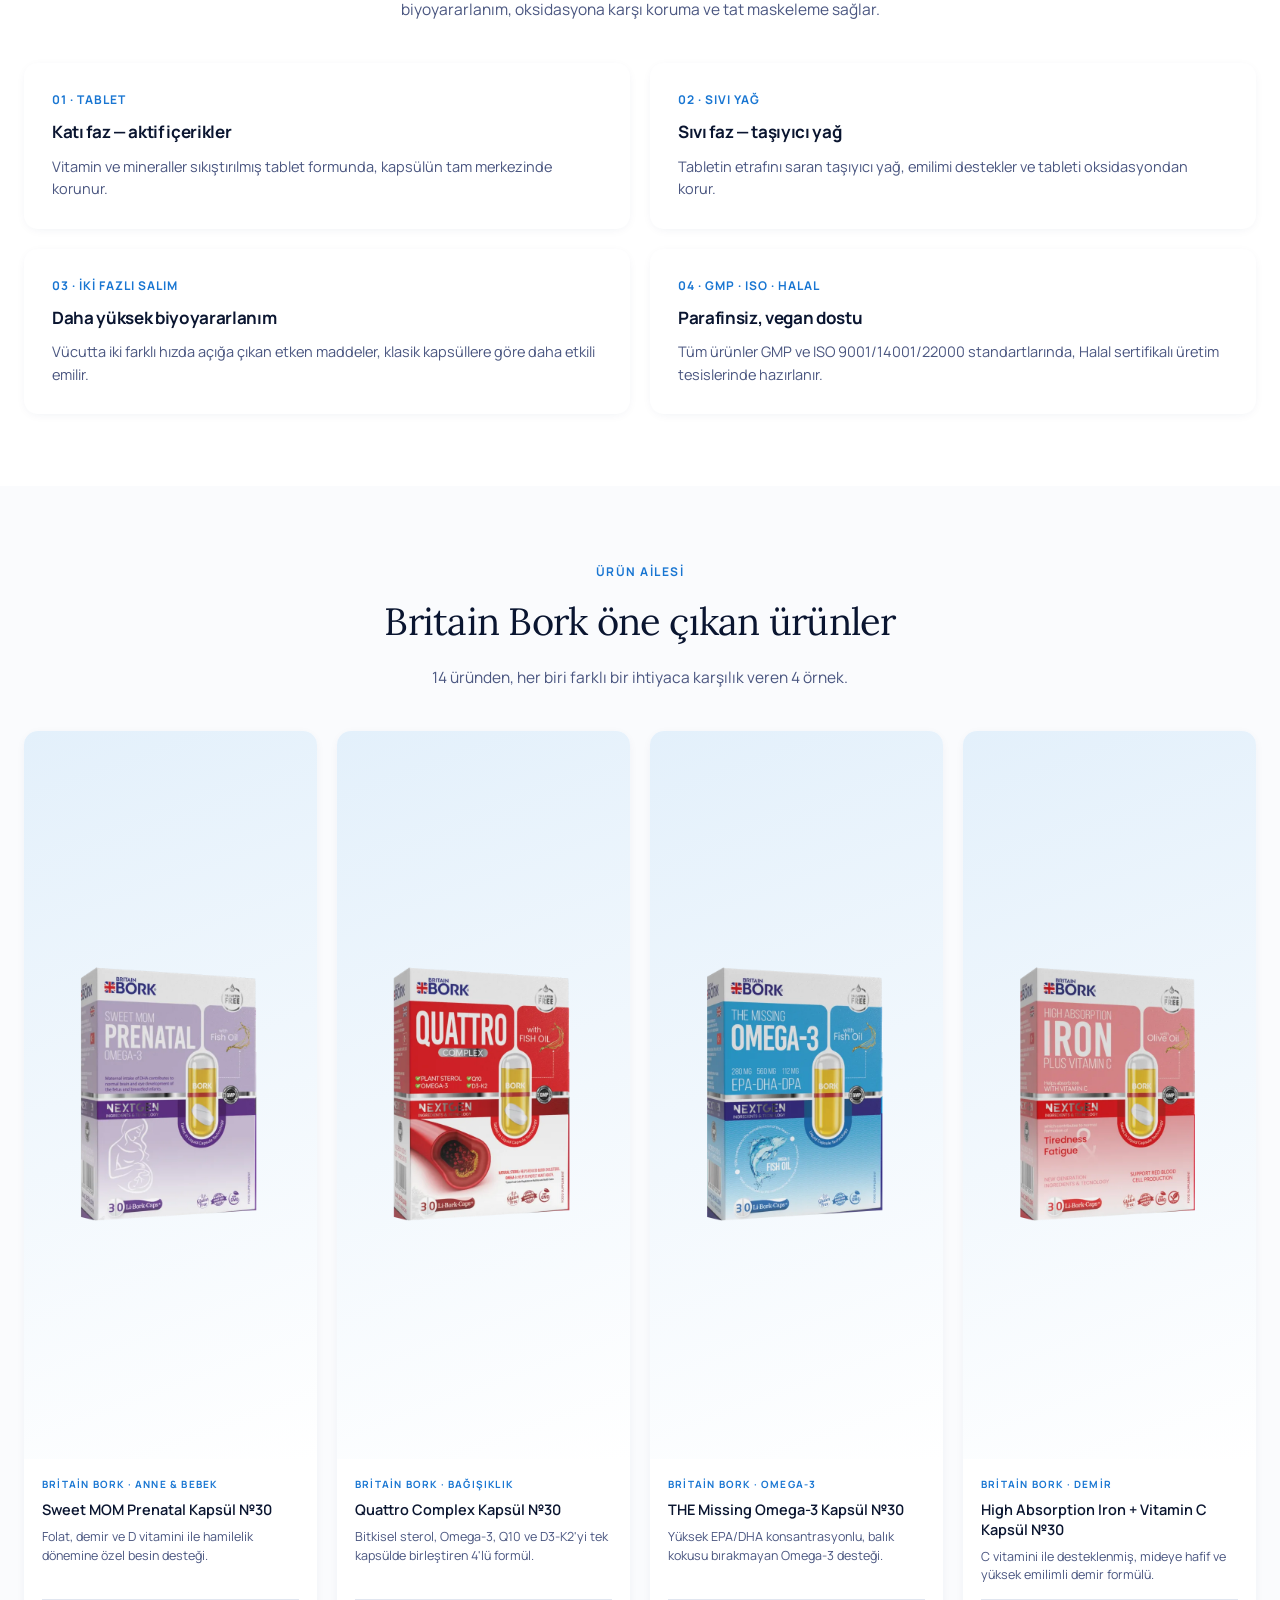
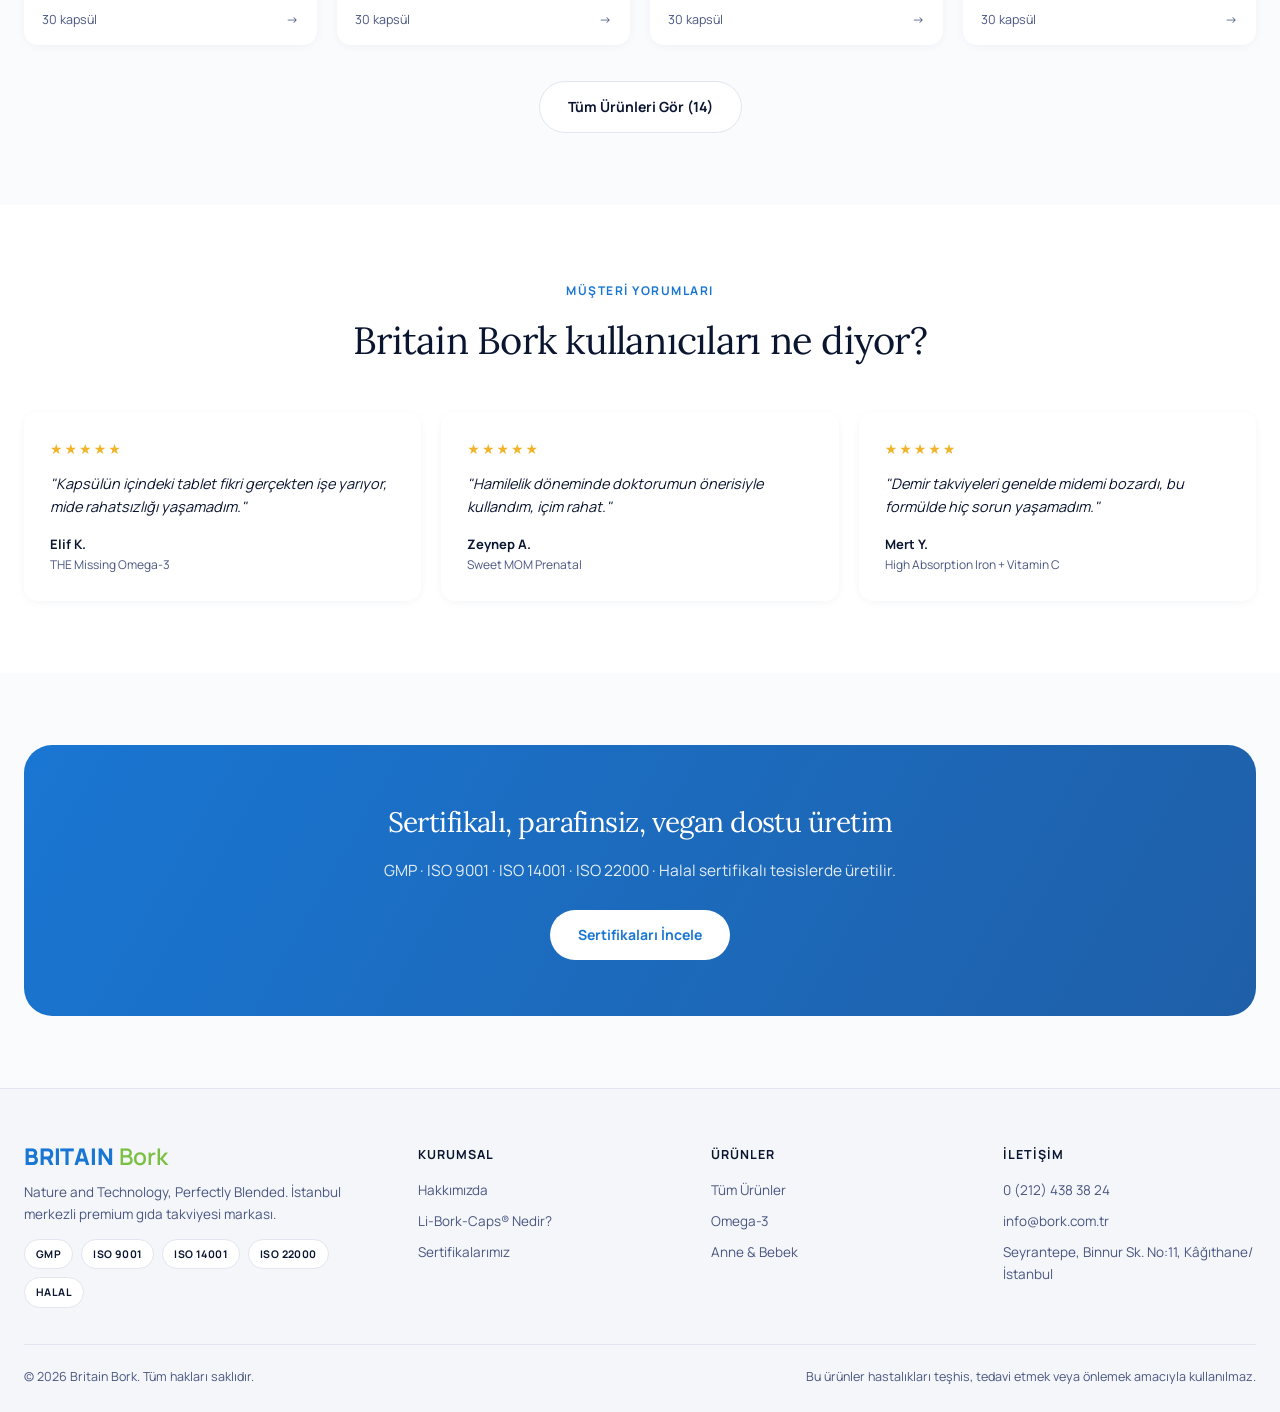
==== commit 87589e25: "Punch up hero: richer video grade, bold headline, stat chips, glowing CTA Co-Authored-By: Claude Fab" ====
--- a/index.html
+++ b/index.html
@@ -14,7 +14,7 @@
 <meta name="twitter:card" content="summary_large_image">
 <link rel="preconnect" href="https://fonts.googleapis.com">
 <link href="https://fonts.googleapis.com/css2?family=Lora:wght@400;500;600&family=Manrope:wght@400;500;600;700;800&display=swap" rel="stylesheet">
-<link rel="stylesheet" href="css/style.css?v=5">
+<link rel="stylesheet" href="css/style.css?v=7">
 </head>
 <body>
 
@@ -30,11 +30,18 @@
   </div>
   <div class="container-x hero-inner">
     <div class="hero-copy">
-      <div class="hero-eyebrow">Li-Bork-Caps® Likit Kapsül Teknolojisi · Bork Health</div>
-      <h1>Yeni nesil kapsül.<br><em>Sıvı dolu sert kapsül</em> — biyoyararlanımı %98'e taşıyan teknoloji.</h1>
-      <p>Toz esaslı tablet ve kapsüllerin aksine, aktif maddeler sıvı fazda, çözülmüş ve yoğun konsantrasyonda bulunur: vücut 2-5 dakikada, kayıpsız emer. Li-Bork-Caps® hattı yalnızca Britain Bork'ta.</p>
-      <a href="urunler.html" class="btn btn-primary">Ürünleri Keşfet</a>
-      <a href="liborkcaps.html" class="btn btn-outline" style="margin-left:12px;">Teknolojiyi İncele</a>
+      <div class="hero-eyebrow"><span class="live-dot"></span>Li-Bork-Caps® · Türkiye'de ilk likit kapsül</div>
+      <h1>Vücudun <em>%98'ini</em> kullandığı kapsül.</h1>
+      <p>Toz tabletler 25-30 dakikada çözülür ve yolda kaybolur. Li-Bork-Caps® aktif maddeyi sıvı fazda taşır: 2-5 dakikada, kayıpsız emilir. Yalnızca Britain Bork'ta.</p>
+      <div class="hero-stats">
+        <div class="hero-stat"><b><span data-count="98" data-prefix="%">%98</span></b><span>biyoyararlanım</span></div>
+        <div class="hero-stat"><b>2-5 dk</b><span>emilim süresi</span></div>
+        <div class="hero-stat"><b><span data-count="0" data-prefix="%">%0</span></b><span>parafin</span></div>
+      </div>
+      <div class="hero-cta">
+        <a href="urunler.html" class="btn btn-primary btn-glow">Ürünleri Keşfet <span aria-hidden="true">→</span></a>
+        <a href="liborkcaps.html" class="btn btn-outline">Teknolojiyi İncele</a>
+      </div>
     </div>
   </div>
 </section>
@@ -180,6 +187,6 @@
 
 <script src="js/products.js"></script>
 <script src="js/partials.js"></script>
-<script src="js/main.js?v=5"></script>
+<script src="js/main.js?v=6"></script>
 </body>
 </html>
--- a/css/style.css
+++ b/css/style.css
@@ -307,3 +307,31 @@
   .reveal.in{opacity:1;transform:none;}
 }
 @keyframes rise{from{opacity:0;transform:translateY(20px);}to{opacity:1;transform:none;}}
+
+/* HERO PUNCH */
+.hero-eyebrow{align-items:center;gap:10px;background:rgba(255,255,255,.7);backdrop-filter:blur(8px);border:1px solid var(--line);padding:8px 16px;border-radius:999px;}
+.live-dot{width:8px;height:8px;border-radius:50%;background:var(--green);box-shadow:0 0 0 0 rgba(123,192,67,.6);}
+.hero h1{font-size:clamp(36px,4.6vw,72px);line-height:1.02;}
+.hero h1 em{background:linear-gradient(100deg,#1976D2 0%,#d98a00 55%,#e0a100 100%);-webkit-background-clip:text;background-clip:text;color:transparent;}
+.hero-stats{display:flex;gap:12px;flex-wrap:wrap;margin-bottom:30px;}
+.hero-stat{background:rgba(255,255,255,.72);backdrop-filter:blur(10px);border:1px solid rgba(255,255,255,.9);border-radius:16px;padding:12px 18px;box-shadow:var(--shadow-card);min-width:112px;}
+.hero-stat b{display:block;font-family:'Lora',serif;font-size:26px;font-weight:600;color:var(--ink);line-height:1.1;white-space:nowrap;}
+.hero-stat span{font-size:12px;color:var(--ink-soft);}
+.hero-stat b span{font-size:inherit;color:inherit;}
+.hero-cta{display:flex;gap:12px;flex-wrap:wrap;}
+.btn-glow{position:relative;overflow:hidden;box-shadow:0 12px 28px -10px rgba(25,118,210,.65);}
+.btn-glow span{transition:transform .25s ease;}
+.btn-glow:hover span{transform:translateX(4px);}
+@media (prefers-reduced-motion: no-preference){
+  .live-dot{animation:pulse 1.8s ease-out infinite;}
+  .btn-glow::after{content:'';position:absolute;top:0;bottom:0;left:-60%;width:40%;background:linear-gradient(100deg,transparent,rgba(255,255,255,.45),transparent);transform:skewX(-20deg);animation:shine 3.2s ease-in-out infinite;}
+}
+@keyframes pulse{to{box-shadow:0 0 0 10px rgba(123,192,67,0);}}
+@keyframes shine{0%,55%{left:-60%;}100%{left:130%;}}
+@media (max-width:900px){
+  .hero-eyebrow{font-size:10.5px;letter-spacing:1px;padding:7px 12px;}
+  .hero-stats{display:grid;grid-template-columns:repeat(3,1fr);gap:8px;}
+  .hero-stat{min-width:0;padding:10px 12px;}
+  .hero-stat b{font-size:21px;}
+  .hero-stat span{font-size:11px;}
+}
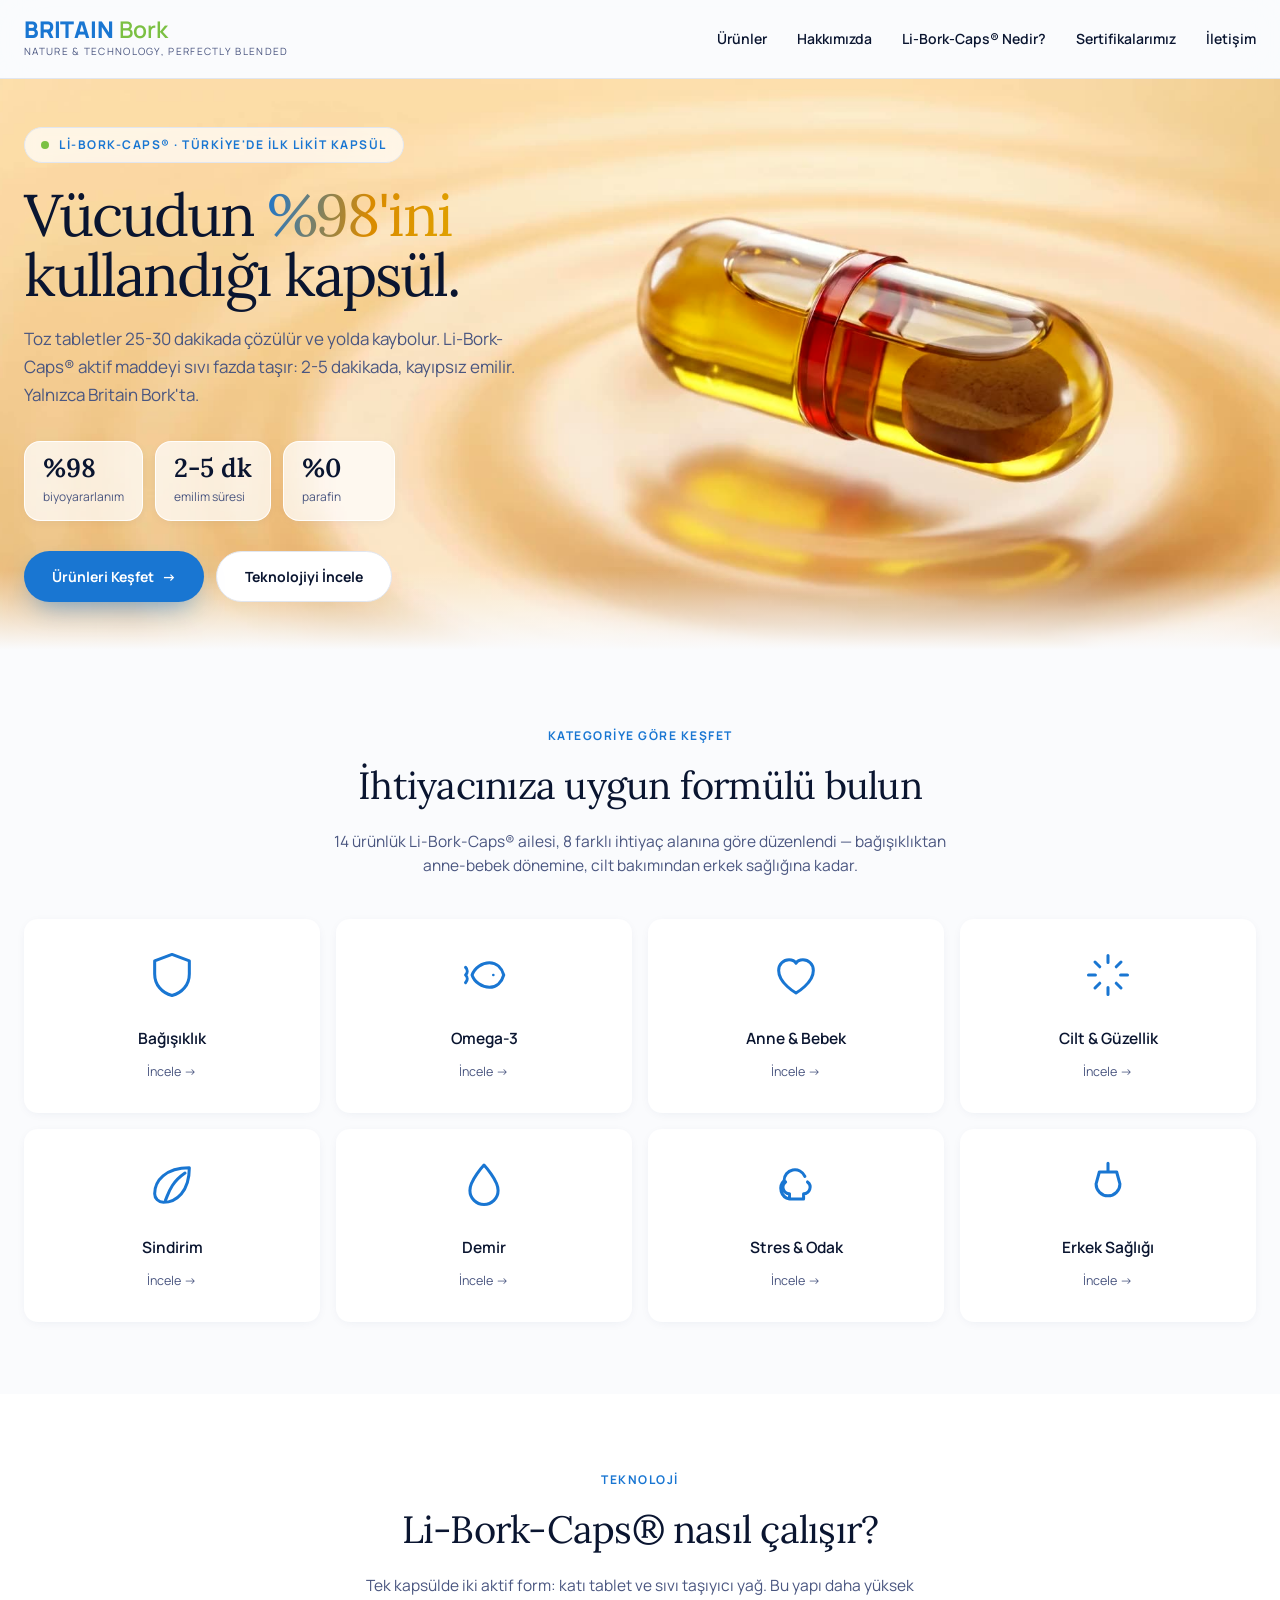
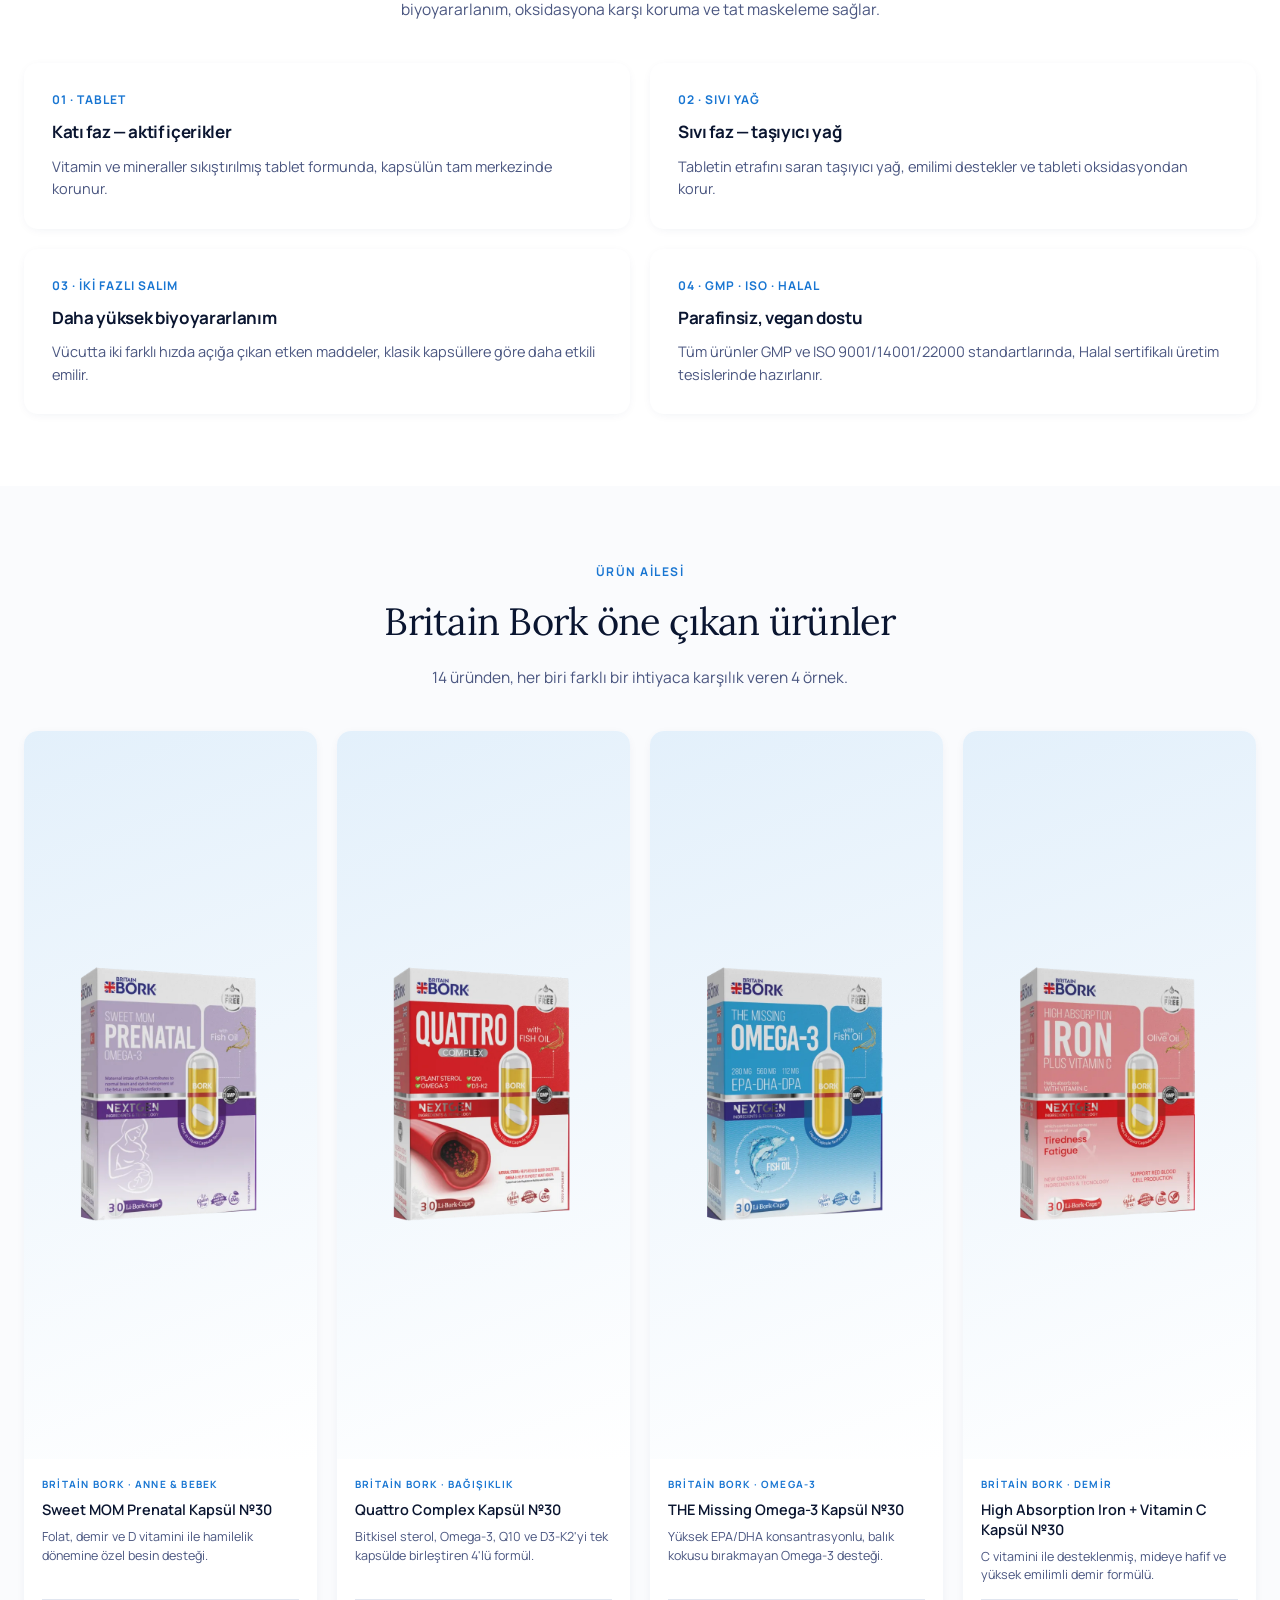
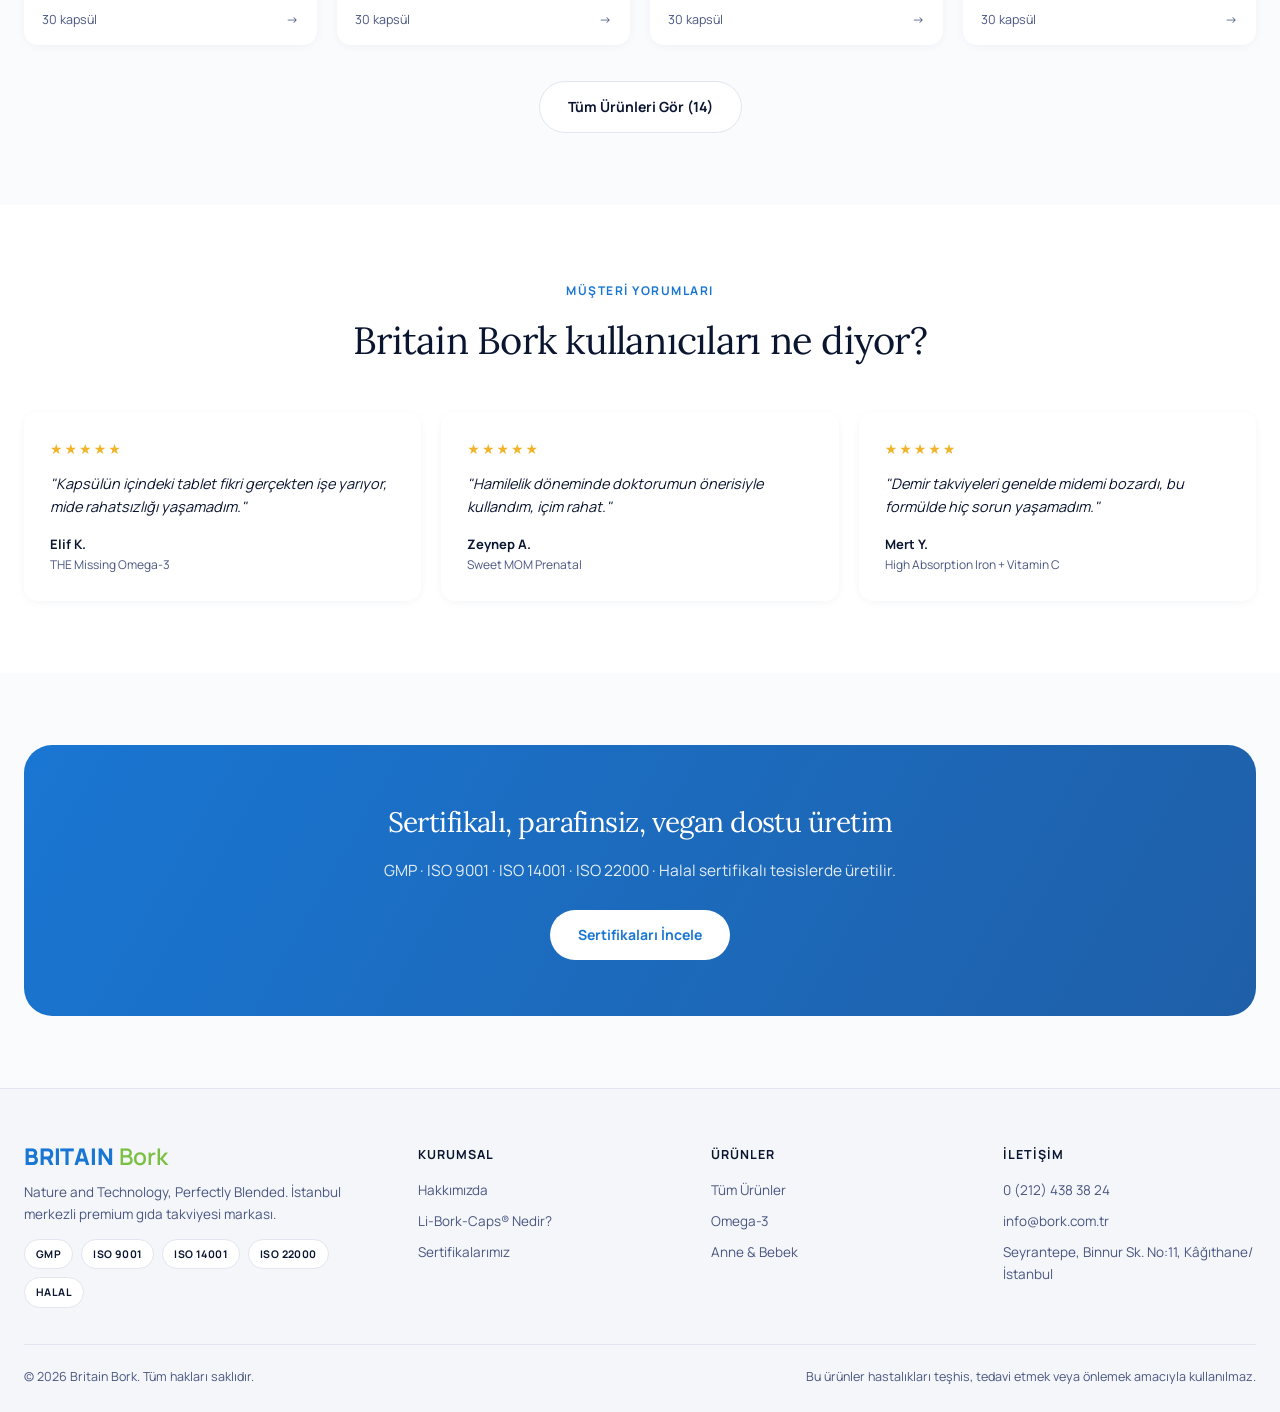
==== commit c69233b9: "Hero video: realistic elongated capsule Co-Authored-By: Claude Fable 5.2 <noreply@anthropic.com>" ====
--- a/index.html
+++ b/index.html
@@ -187,6 +187,6 @@
 
 <script src="js/products.js"></script>
 <script src="js/partials.js"></script>
-<script src="js/main.js?v=6"></script>
+<script src="js/main.js?v=7"></script>
 </body>
 </html>
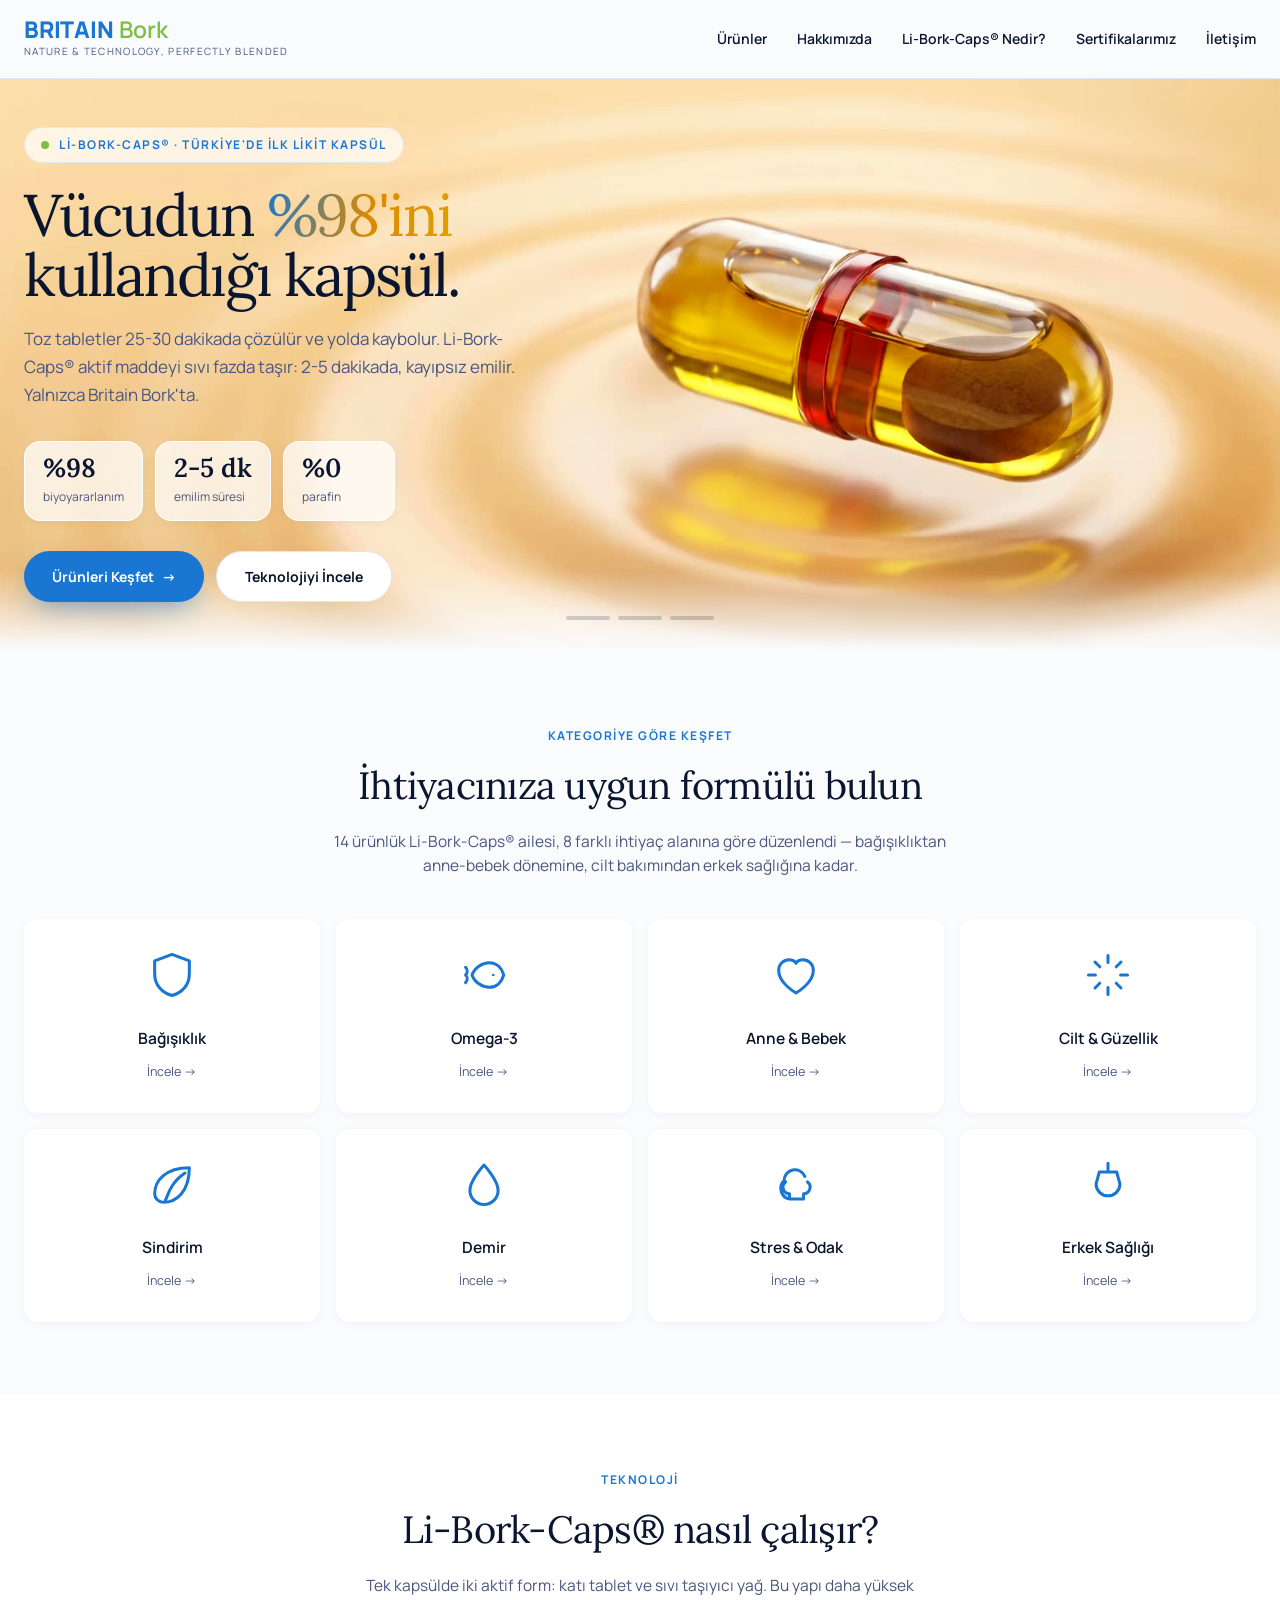
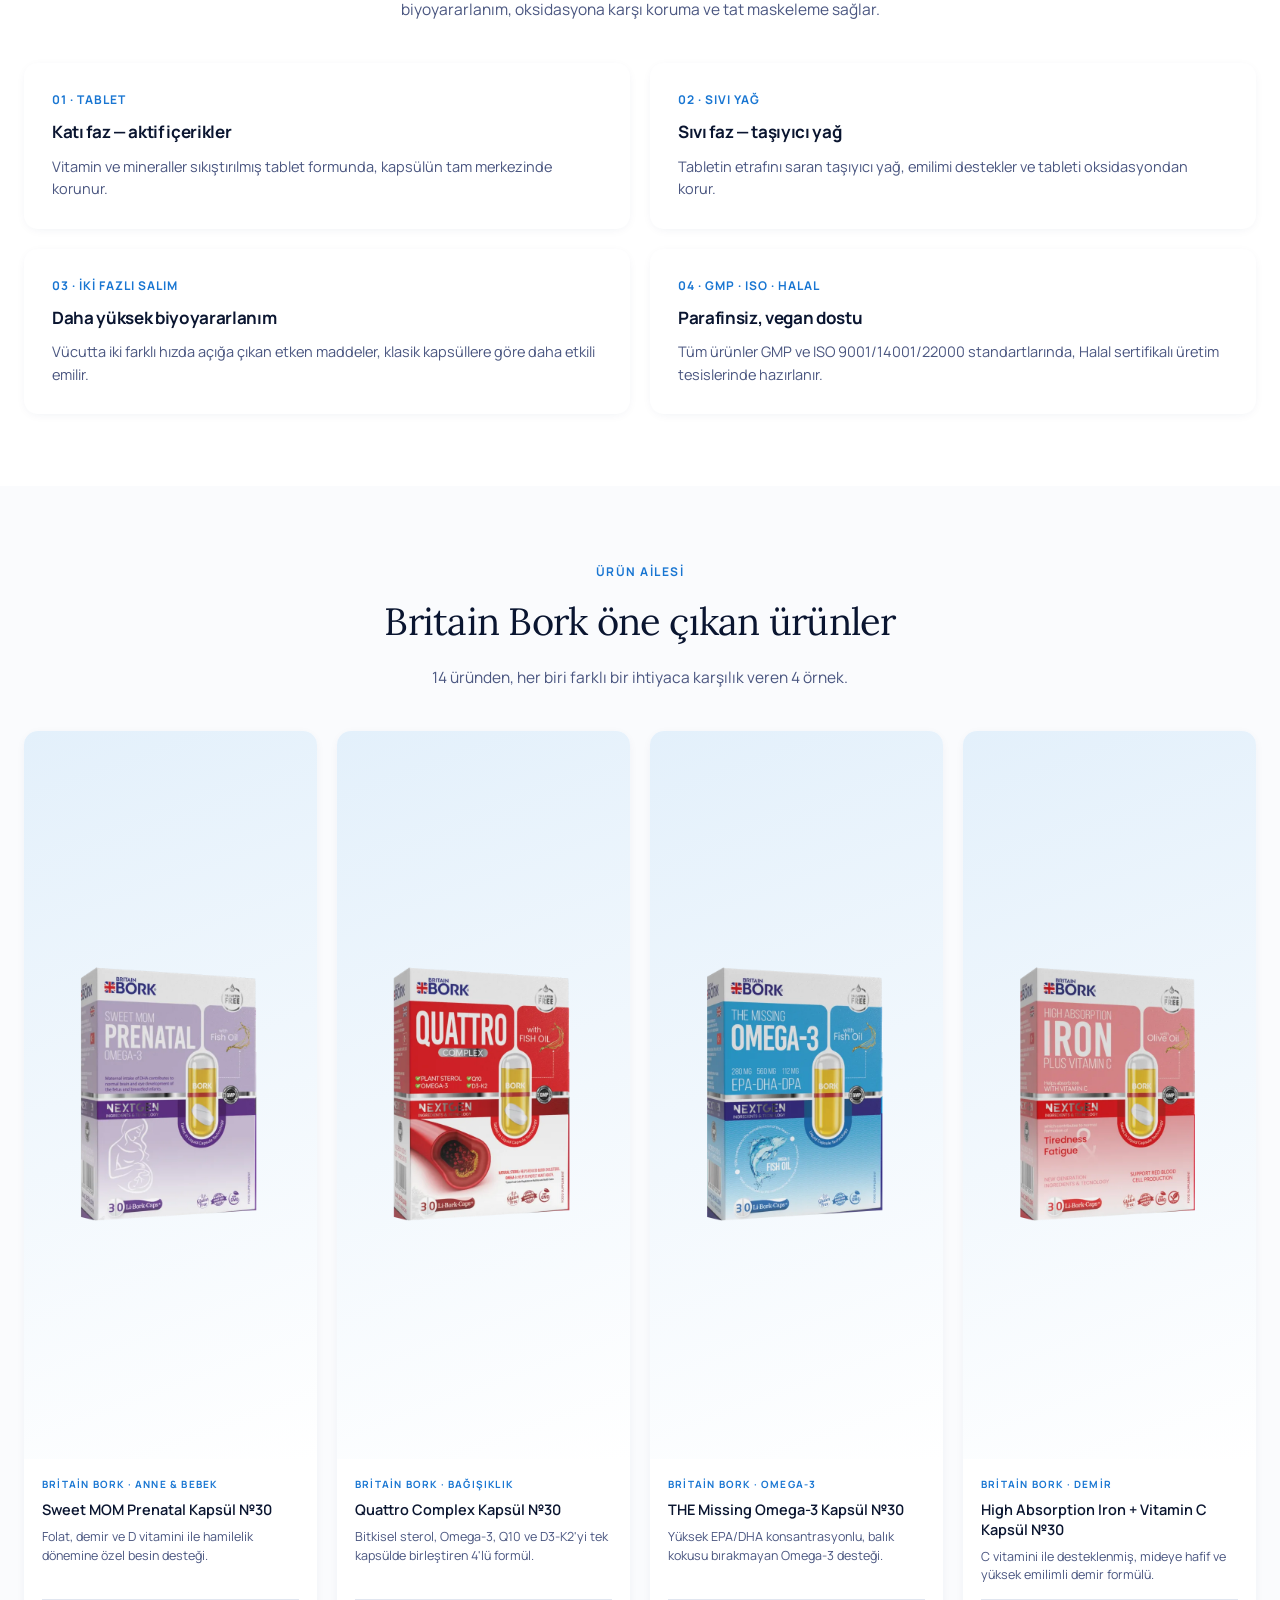
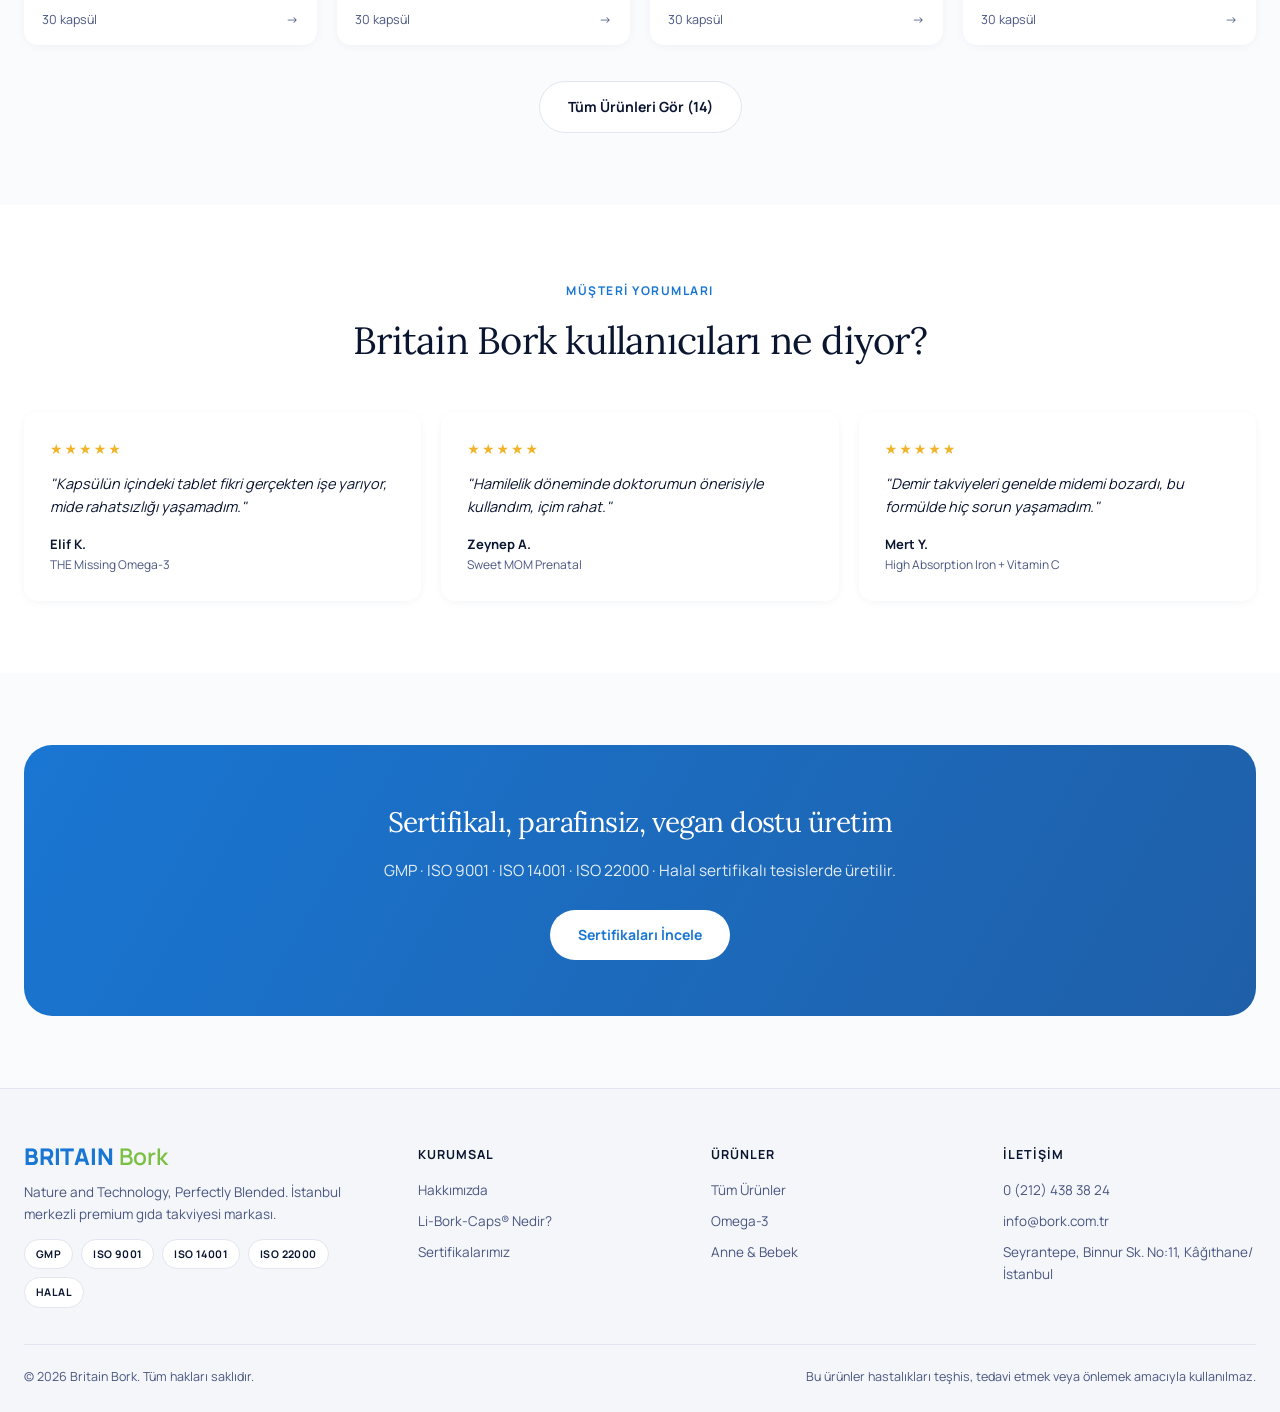
==== commit f27fd7bf: "Hero carousel: add the two earlier capsule videos as slides Co-Authored-By: Claude Fable 5.2 <norepl" ====
--- a/index.html
+++ b/index.html
@@ -14,21 +14,23 @@
 <meta name="twitter:card" content="summary_large_image">
 <link rel="preconnect" href="https://fonts.googleapis.com">
 <link href="https://fonts.googleapis.com/css2?family=Lora:wght@400;500;600&family=Manrope:wght@400;500;600;700;800&display=swap" rel="stylesheet">
-<link rel="stylesheet" href="css/style.css?v=7">
+<link rel="stylesheet" href="css/style.css?v=8">
 </head>
 <body>
 
 <div id="site-header" data-active="index"></div>
 
-<section class="hero">
-  <div class="hero-media">
-    <video class="hero-video hero-video-desktop" data-src="video/hero-capsule.mp4" poster="video/hero-poster.jpg" muted loop playsinline preload="none" aria-label="Li-Bork-Caps kapsülü açılıyor: içinden sıvı yağ ve tablet çıkıyor"></video>
-    <video class="hero-video hero-video-mobile" data-src="video/hero-capsule-mobile.mp4" poster="video/hero-poster-mobile.jpg" width="840" height="630" muted loop playsinline preload="none" aria-label="Li-Bork-Caps kapsülü açılıyor: içinden sıvı yağ ve tablet çıkıyor"></video>
-    <div class="hero-callout hc-oil" aria-hidden="true"><span class="hc-label"><b>Sıvı faz</b> taşıyıcı yağ</span></div>
-    <div class="hero-callout hc-tab" aria-hidden="true"><span class="hc-label"><b>Katı faz</b> tablet</span></div>
-    <div class="hero-fade" aria-hidden="true"></div>
-  </div>
-  <div class="container-x hero-inner">
+<section class="hero" aria-roledescription="carousel" aria-label="Li-Bork-Caps tanıtımı">
+  <div class="hero-slides">
+    <div class="hero-slide active">
+      <div class="hero-media">
+        <video class="hero-video hero-video-desktop" data-src="video/hero-capsule.mp4" poster="video/hero-poster.jpg" muted playsinline preload="none" aria-label="Li-Bork-Caps kapsülü açılıyor: içinden sıvı yağ ve tablet çıkıyor"></video>
+        <video class="hero-video hero-video-mobile" data-src="video/hero-capsule-mobile.mp4" poster="video/hero-poster-mobile.jpg" width="840" height="630" muted playsinline preload="none" aria-label="Li-Bork-Caps kapsülü açılıyor: içinden sıvı yağ ve tablet çıkıyor"></video>
+        <div class="hero-callout hc-oil" aria-hidden="true"><span class="hc-label"><b>Sıvı faz</b> taşıyıcı yağ</span></div>
+        <div class="hero-callout hc-tab" aria-hidden="true"><span class="hc-label"><b>Katı faz</b> tablet</span></div>
+        <div class="hero-fade" aria-hidden="true"></div>
+      </div>
+      <div class="container-x hero-inner">
     <div class="hero-copy">
       <div class="hero-eyebrow"><span class="live-dot"></span>Li-Bork-Caps® · Türkiye'de ilk likit kapsül</div>
       <h1>Vücudun <em>%98'ini</em> kullandığı kapsül.</h1>
@@ -43,6 +45,49 @@
         <a href="liborkcaps.html" class="btn btn-outline">Teknolojiyi İncele</a>
       </div>
     </div>
+      </div>
+    </div>
+    <div class="hero-slide">
+      <div class="hero-media">
+        <video class="hero-video hero-video-desktop" data-src="video/hero-glass.mp4" poster="video/hero-glass.jpg" muted playsinline preload="none" aria-label="Şeffaf kapsül açılıyor, altın renkli yağ damlası ve tablet havada süzülüyor"></video>
+        <video class="hero-video hero-video-mobile" data-src="video/hero-glass-mobile.mp4" poster="video/hero-glass-mobile.jpg" width="840" height="630" muted playsinline preload="none" aria-label="Şeffaf kapsül açılıyor, altın renkli yağ damlası ve tablet havada süzülüyor"></video>
+        <div class="hero-fade" aria-hidden="true"></div>
+      </div>
+      <div class="container-x hero-inner">
+        <div class="hero-copy">
+          <div class="hero-eyebrow"><span class="live-dot"></span>Tablet in Liquid Capsule</div>
+          <div class="hero-title">Tek kapsülde <em>iki faz</em>.</div>
+          <p>Vitamin ve mineraller katı tablette, faydalı yağlar sıvı fazda. İkisi aynı kapsülde, birbirine karışmadan — iki ayrı ürün yerine tek kapsül.</p>
+          <div class="hero-cta">
+            <a href="liborkcaps.html" class="btn btn-primary btn-glow">Teknolojiyi İncele <span aria-hidden="true">→</span></a>
+            <a href="urunler.html" class="btn btn-outline">Ürünleri Keşfet</a>
+          </div>
+        </div>
+      </div>
+    </div>
+    <div class="hero-slide">
+      <div class="hero-media">
+        <video class="hero-video hero-video-desktop" data-src="video/hero-classic.mp4" poster="video/hero-classic.jpg" muted playsinline preload="none" aria-label="Bantlı Li-Bork-Caps kapsülü açılıyor, içinden yağ ve tablet çıkıyor"></video>
+        <video class="hero-video hero-video-mobile" data-src="video/hero-classic-mobile.mp4" poster="video/hero-classic-mobile.jpg" width="840" height="630" muted playsinline preload="none" aria-label="Bantlı Li-Bork-Caps kapsülü açılıyor, içinden yağ ve tablet çıkıyor"></video>
+        <div class="hero-fade" aria-hidden="true"></div>
+      </div>
+      <div class="container-x hero-inner">
+        <div class="hero-copy">
+          <div class="hero-eyebrow"><span class="live-dot"></span>Softgel'e alternatif</div>
+          <div class="hero-title">Parafinsiz. <em>Bitki bazlı.</em> Hava geçirmez.</div>
+          <p>Yumuşak kapsüllerdeki parafin yok. Bitki bazlı kapsül vücutta kolayca çözülür; hava geçirmez yapısı yağı oksijenden korur.</p>
+          <div class="hero-cta">
+            <a href="urunler.html" class="btn btn-primary btn-glow">Ürünleri Keşfet <span aria-hidden="true">→</span></a>
+            <a href="sertifikalar.html" class="btn btn-outline">Sertifikalar</a>
+          </div>
+        </div>
+      </div>
+    </div>
+  </div>
+  <div class="hero-nav">
+    <button type="button" class="hero-dot active" aria-label="Slayt 1"><i></i></button>
+    <button type="button" class="hero-dot" aria-label="Slayt 2"><i></i></button>
+    <button type="button" class="hero-dot" aria-label="Slayt 3"><i></i></button>
   </div>
 </section>
 
@@ -187,6 +232,6 @@
 
 <script src="js/products.js"></script>
 <script src="js/partials.js"></script>
-<script src="js/main.js?v=7"></script>
+<script src="js/main.js?v=8"></script>
 </body>
 </html>
--- a/css/style.css
+++ b/css/style.css
@@ -298,11 +298,11 @@
 
 /* MOTION */
 @media (prefers-reduced-motion: no-preference){
-  .hero-copy > *{animation:rise .8s cubic-bezier(.2,.7,.2,1) both;}
-  .hero-copy > :nth-child(2){animation-delay:.12s;}
-  .hero-copy > :nth-child(3){animation-delay:.24s;}
-  .hero-copy > :nth-child(4){animation-delay:.36s;}
-  .hero-copy > :nth-child(5){animation-delay:.42s;}
+  .hero-slide.active .hero-copy > *{animation:rise .8s cubic-bezier(.2,.7,.2,1) both;}
+  .hero-slide.active .hero-copy > :nth-child(2){animation-delay:.12s;}
+  .hero-slide.active .hero-copy > :nth-child(3){animation-delay:.24s;}
+  .hero-slide.active .hero-copy > :nth-child(4){animation-delay:.36s;}
+  .hero-slide.active .hero-copy > :nth-child(5){animation-delay:.42s;}
   .reveal{opacity:0;transform:translateY(22px);transition:opacity .7s ease,transform .7s cubic-bezier(.2,.7,.2,1);transition-delay:var(--d,0ms);}
   .reveal.in{opacity:1;transform:none;}
 }
@@ -311,8 +311,8 @@
 /* HERO PUNCH */
 .hero-eyebrow{align-items:center;gap:10px;background:rgba(255,255,255,.7);backdrop-filter:blur(8px);border:1px solid var(--line);padding:8px 16px;border-radius:999px;}
 .live-dot{width:8px;height:8px;border-radius:50%;background:var(--green);box-shadow:0 0 0 0 rgba(123,192,67,.6);}
-.hero h1{font-size:clamp(36px,4.6vw,72px);line-height:1.02;}
-.hero h1 em{background:linear-gradient(100deg,#1976D2 0%,#d98a00 55%,#e0a100 100%);-webkit-background-clip:text;background-clip:text;color:transparent;}
+.hero h1,.hero-title{font-size:clamp(36px,4.6vw,72px);line-height:1.02;}
+.hero h1 em,.hero-title em{font-style:normal;background:linear-gradient(100deg,#1976D2 0%,#d98a00 55%,#e0a100 100%);-webkit-background-clip:text;background-clip:text;color:transparent;}
 .hero-stats{display:flex;gap:12px;flex-wrap:wrap;margin-bottom:30px;}
 .hero-stat{background:rgba(255,255,255,.72);backdrop-filter:blur(10px);border:1px solid rgba(255,255,255,.9);border-radius:16px;padding:12px 18px;box-shadow:var(--shadow-card);min-width:112px;}
 .hero-stat b{display:block;font-family:'Lora',serif;font-size:26px;font-weight:600;color:var(--ink);line-height:1.1;white-space:nowrap;}
@@ -335,3 +335,18 @@
   .hero-stat b{font-size:21px;}
   .hero-stat span{font-size:11px;}
 }
+
+/* HERO SLIDER */
+.hero-slides{display:grid;}
+.hero-slide{grid-area:1/1;position:relative;opacity:0;visibility:hidden;transition:opacity .9s ease,visibility 0s linear .9s;}
+.hero-slide.active{opacity:1;visibility:visible;transition:opacity .9s ease;z-index:1;}
+.hero-title{font-family:'Lora',Georgia,serif;font-weight:400;letter-spacing:-0.035em;color:var(--ink);margin-bottom:20px;}
+.hero-nav{position:absolute;z-index:3;left:0;right:0;bottom:22px;display:flex;justify-content:center;gap:8px;}
+.hero-dot{width:44px;height:20px;padding:8px 0;background:none;border:0;cursor:pointer;}
+.hero-dot i{display:block;height:4px;border-radius:4px;background:rgba(10,21,48,.18);overflow:hidden;position:relative;}
+.hero-dot i::after{content:'';position:absolute;inset:0;background:var(--blue);transform-origin:left;transform:scaleX(var(--p,0));}
+.hero-dot:focus-visible{outline:2px solid var(--blue);outline-offset:2px;border-radius:6px;}
+@media (max-width:900px){
+  .hero-nav{position:static;padding:0 0 28px;}
+  .hero-title{letter-spacing:-0.02em;line-height:1.15;}
+}
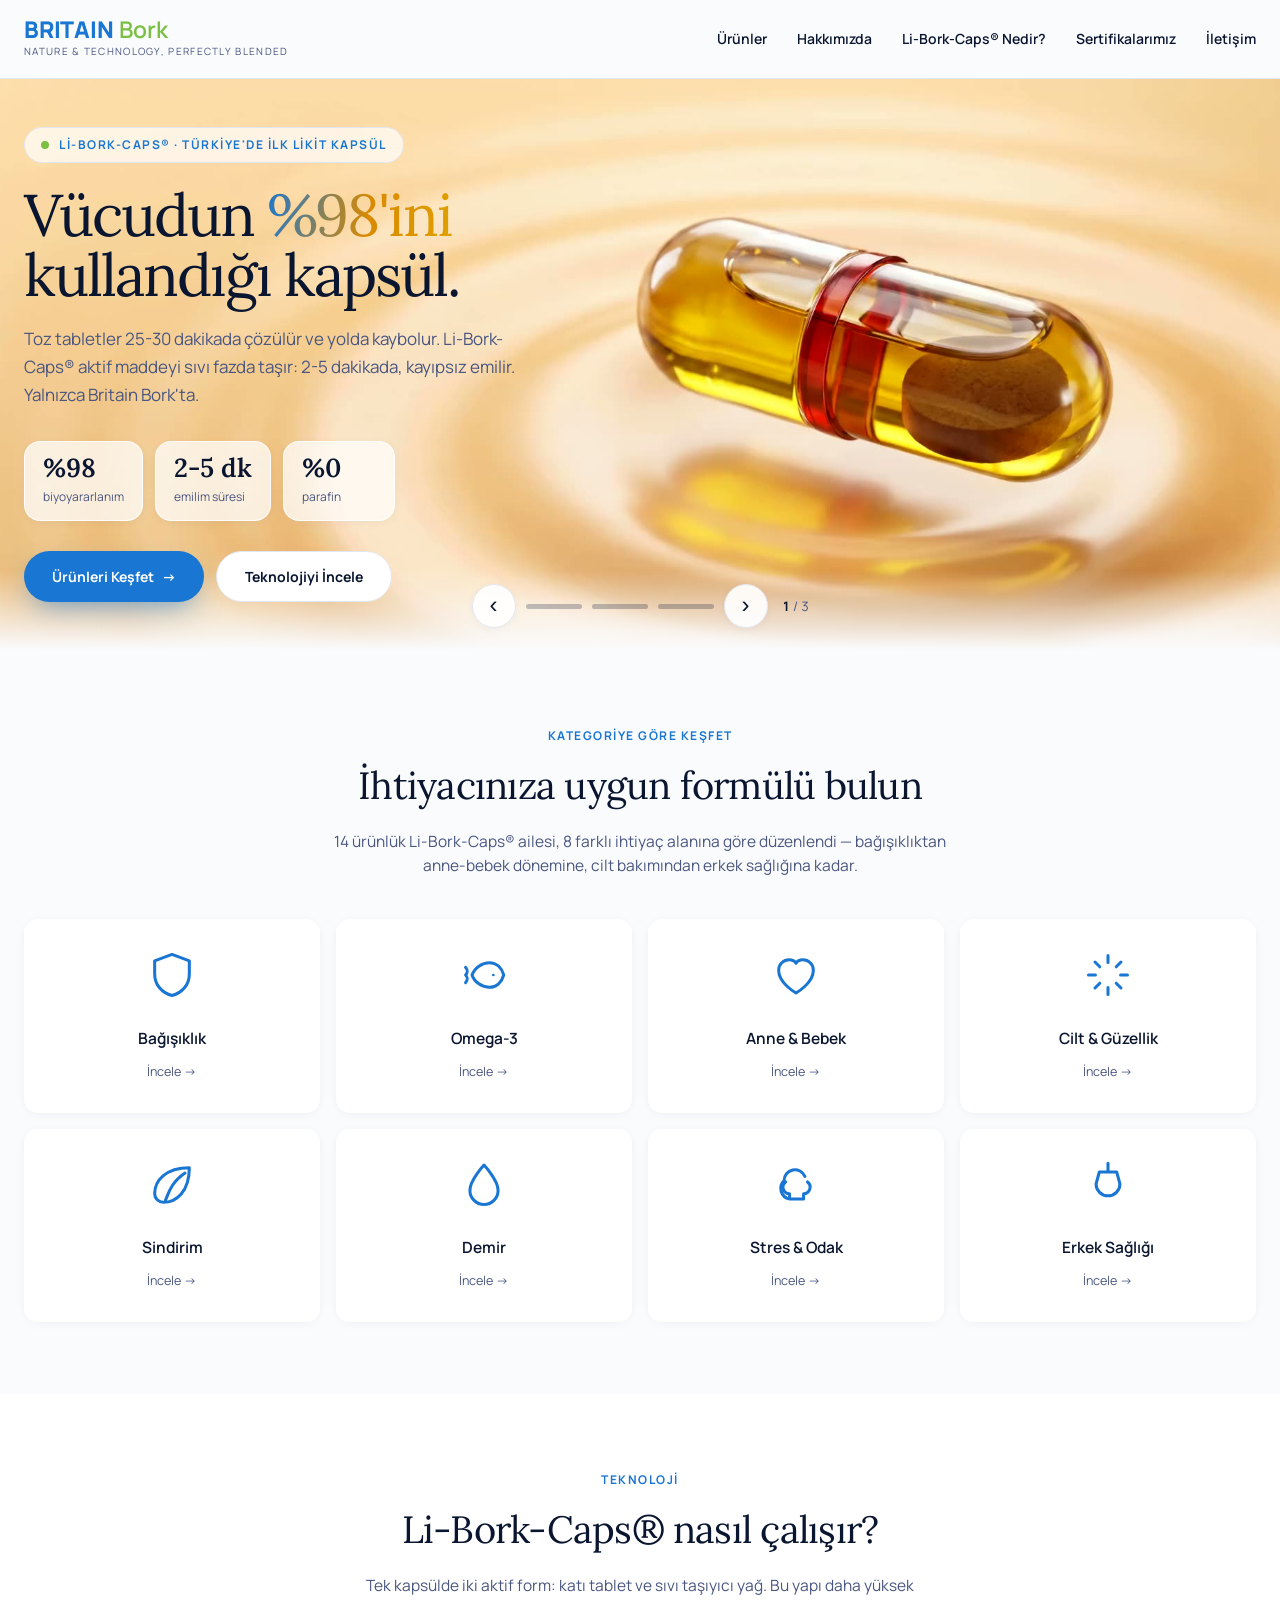
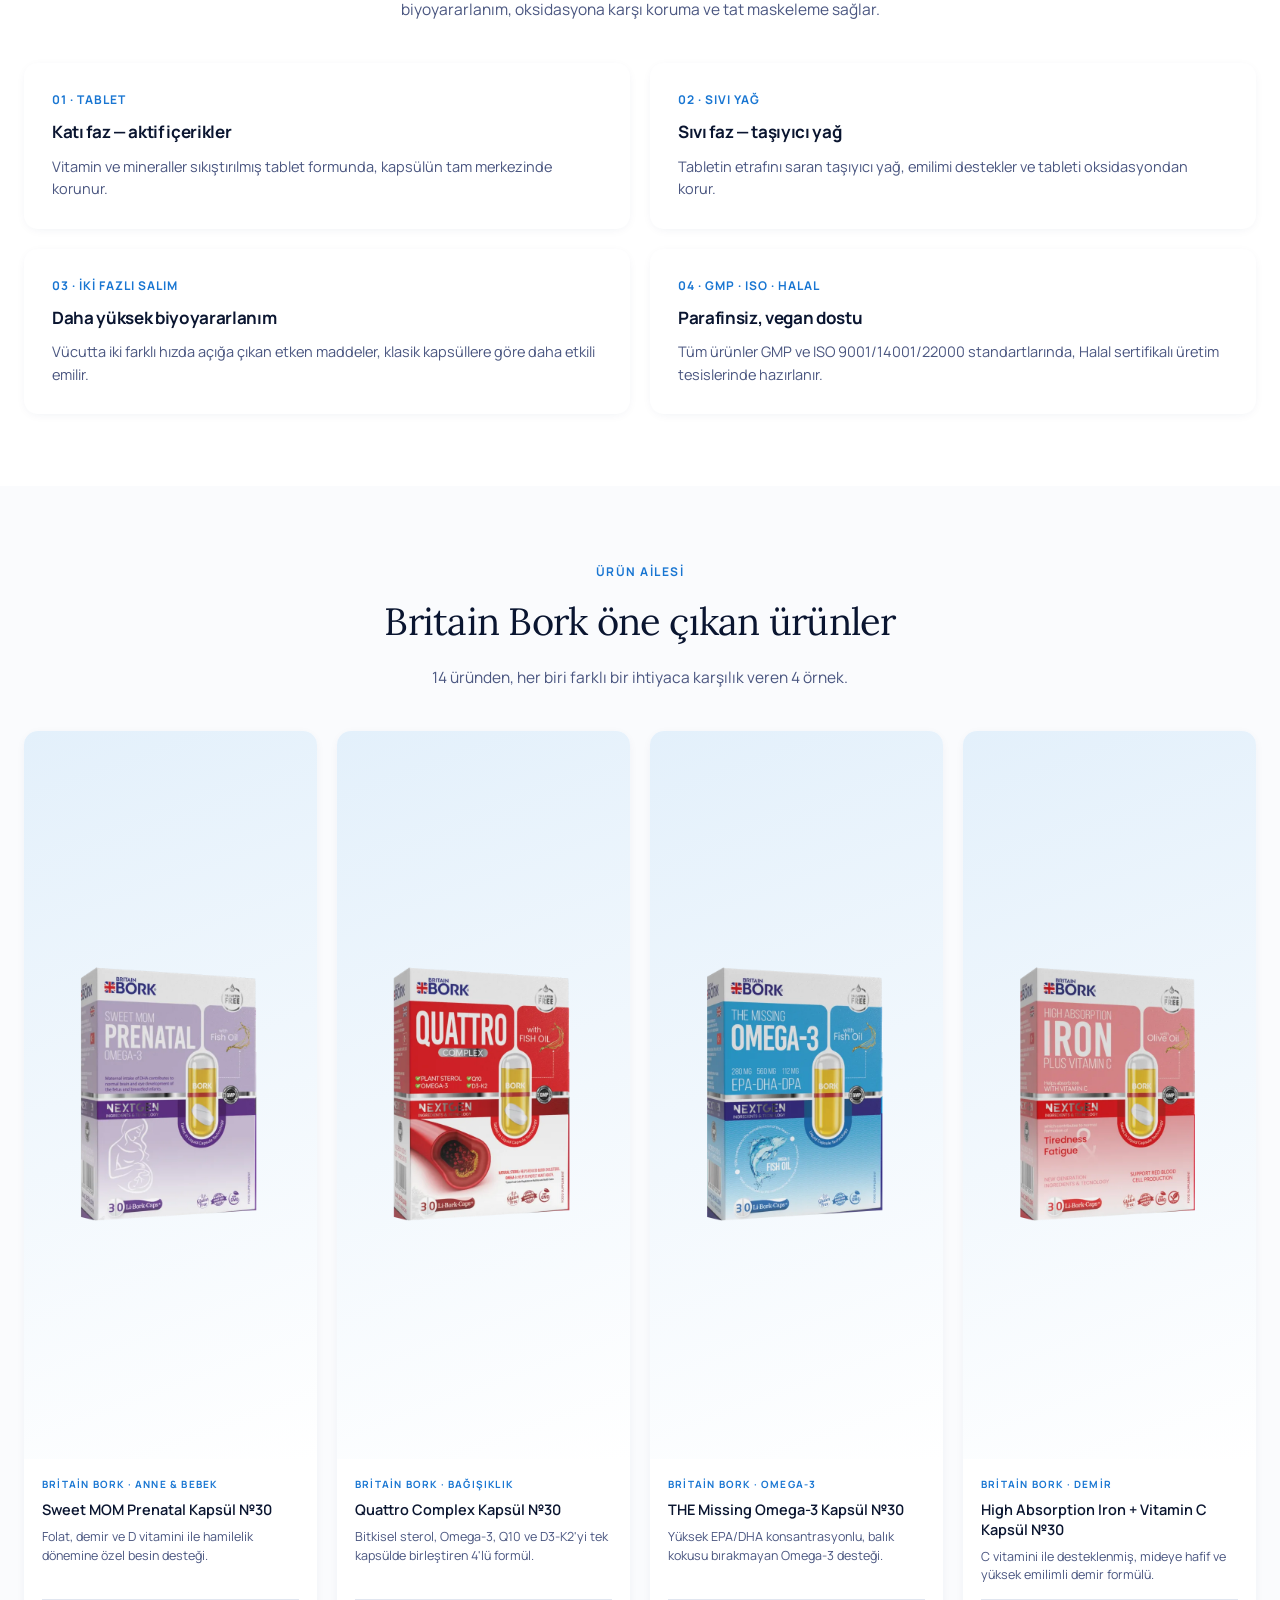
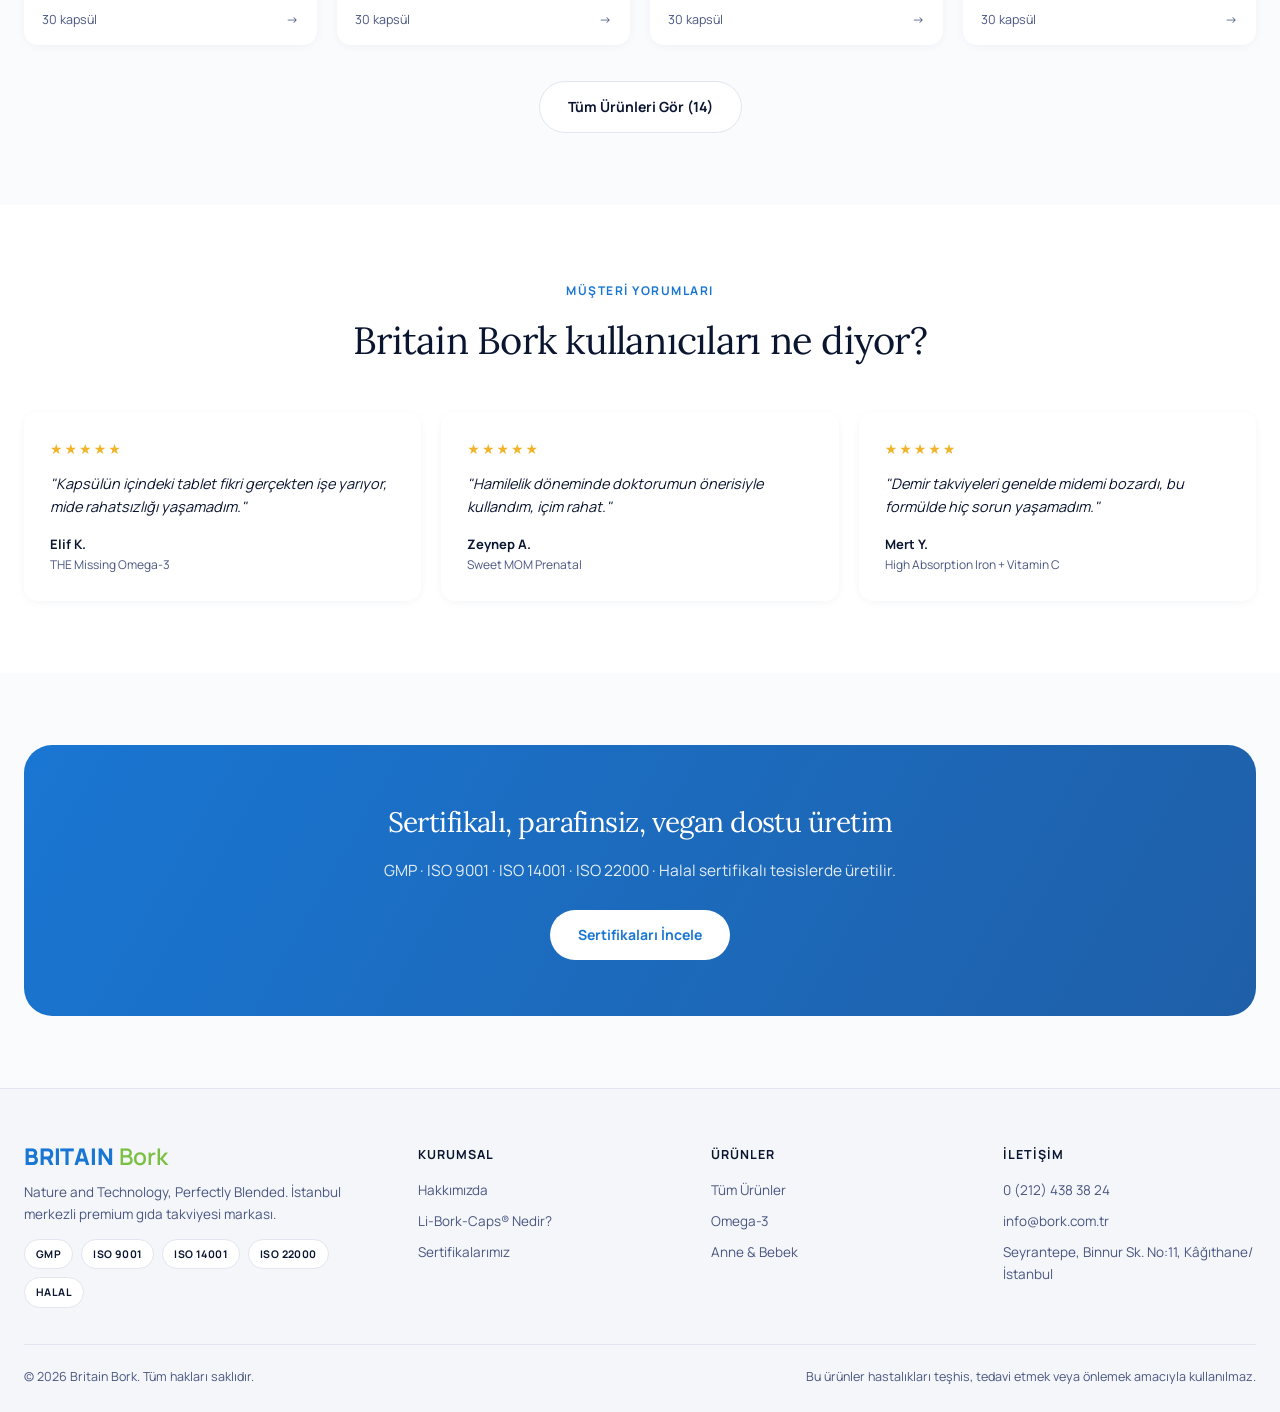
==== commit 5a2a3897: "Hero carousel: visible arrows, counter and swipe Co-Authored-By: Claude Fable 5.2 <noreply@anthropic" ====
--- a/index.html
+++ b/index.html
@@ -14,7 +14,7 @@
 <meta name="twitter:card" content="summary_large_image">
 <link rel="preconnect" href="https://fonts.googleapis.com">
 <link href="https://fonts.googleapis.com/css2?family=Lora:wght@400;500;600&family=Manrope:wght@400;500;600;700;800&display=swap" rel="stylesheet">
-<link rel="stylesheet" href="css/style.css?v=8">
+<link rel="stylesheet" href="css/style.css?v=9">
 </head>
 <body>
 
@@ -85,9 +85,12 @@
     </div>
   </div>
   <div class="hero-nav">
+    <button type="button" class="hero-arrow" data-dir="-1" aria-label="Önceki slayt">‹</button>
     <button type="button" class="hero-dot active" aria-label="Slayt 1"><i></i></button>
     <button type="button" class="hero-dot" aria-label="Slayt 2"><i></i></button>
     <button type="button" class="hero-dot" aria-label="Slayt 3"><i></i></button>
+    <button type="button" class="hero-arrow" data-dir="1" aria-label="Sonraki slayt">›</button>
+    <span class="hero-count" aria-hidden="true"><b>1</b> / 3</span>
   </div>
 </section>
 
@@ -232,6 +235,6 @@
 
 <script src="js/products.js"></script>
 <script src="js/partials.js"></script>
-<script src="js/main.js?v=8"></script>
+<script src="js/main.js?v=9"></script>
 </body>
 </html>
--- a/css/style.css
+++ b/css/style.css
@@ -350,3 +350,16 @@
   .hero-nav{position:static;padding:0 0 28px;}
   .hero-title{letter-spacing:-0.02em;line-height:1.15;}
 }
+.hero-nav{align-items:center;gap:10px;}
+.hero-dot{width:56px;}
+.hero-dot i{height:5px;background:rgba(10,21,48,.25);}
+.hero-arrow{
+  width:44px;height:44px;border-radius:50%;border:1px solid var(--line);background:rgba(255,255,255,.9);
+  color:var(--ink);font-size:24px;line-height:1;cursor:pointer;box-shadow:var(--shadow-card);
+  display:flex;align-items:center;justify-content:center;padding-bottom:3px;transition:all .2s ease;
+}
+.hero-arrow:hover{background:var(--blue);border-color:var(--blue);color:#fff;transform:scale(1.06);}
+.hero-arrow:focus-visible{outline:2px solid var(--blue);outline-offset:2px;}
+.hero-count{font-size:13px;color:var(--ink-soft);font-variant-numeric:tabular-nums;margin-left:4px;}
+.hero-count b{color:var(--ink);}
+@media (max-width:900px){.hero-dot{width:36px;}}
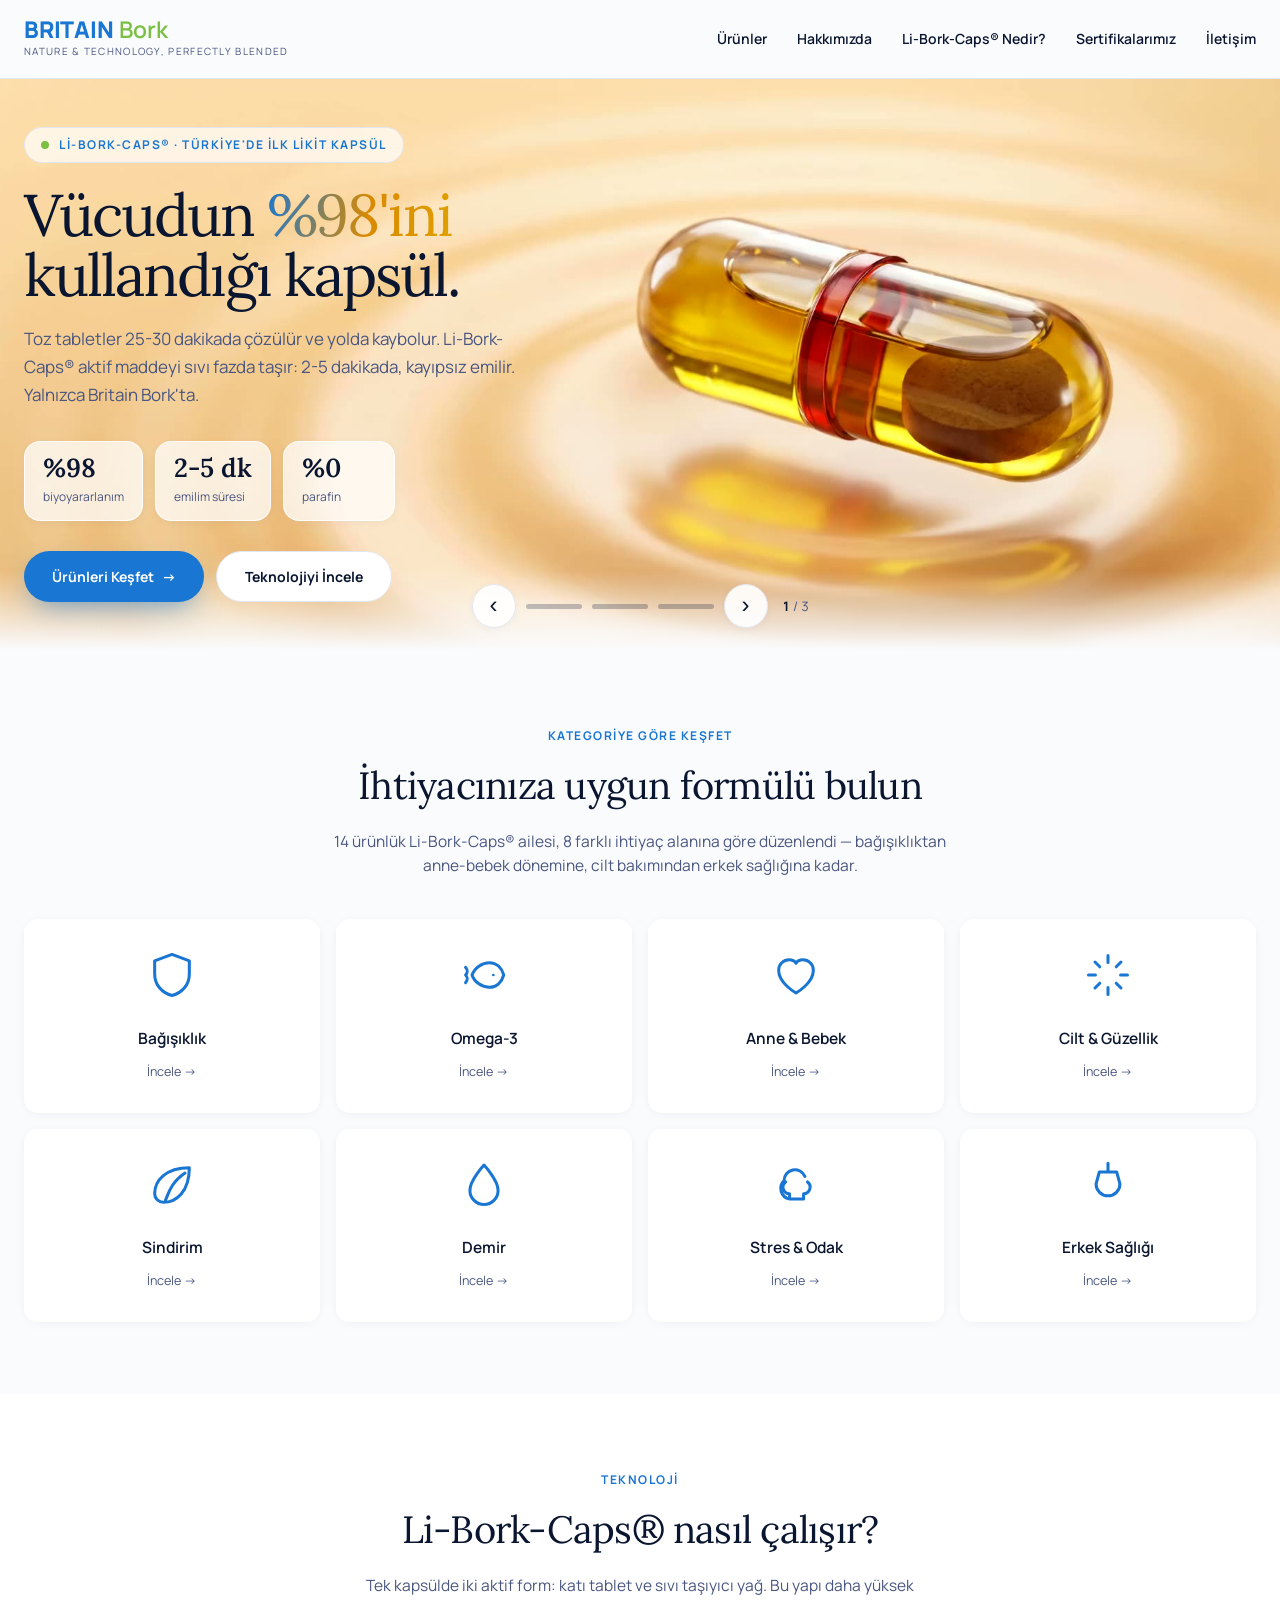
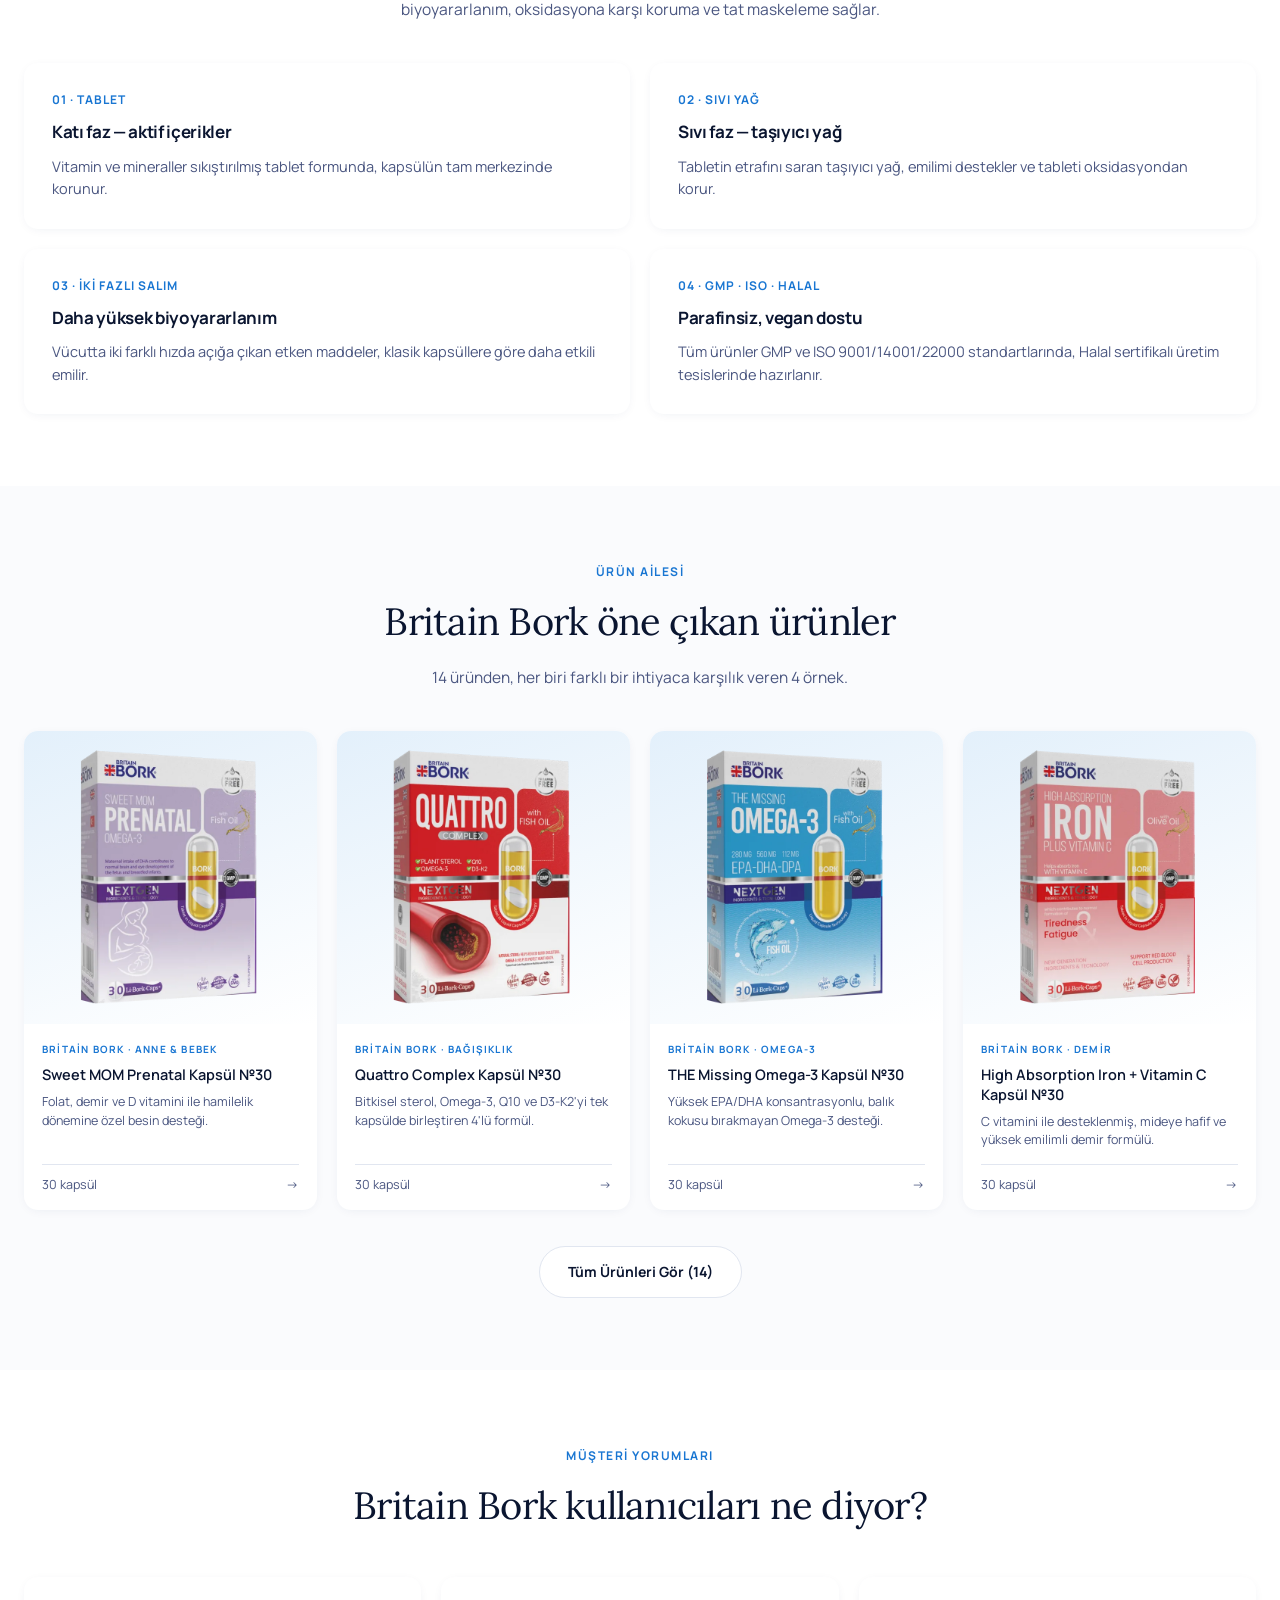
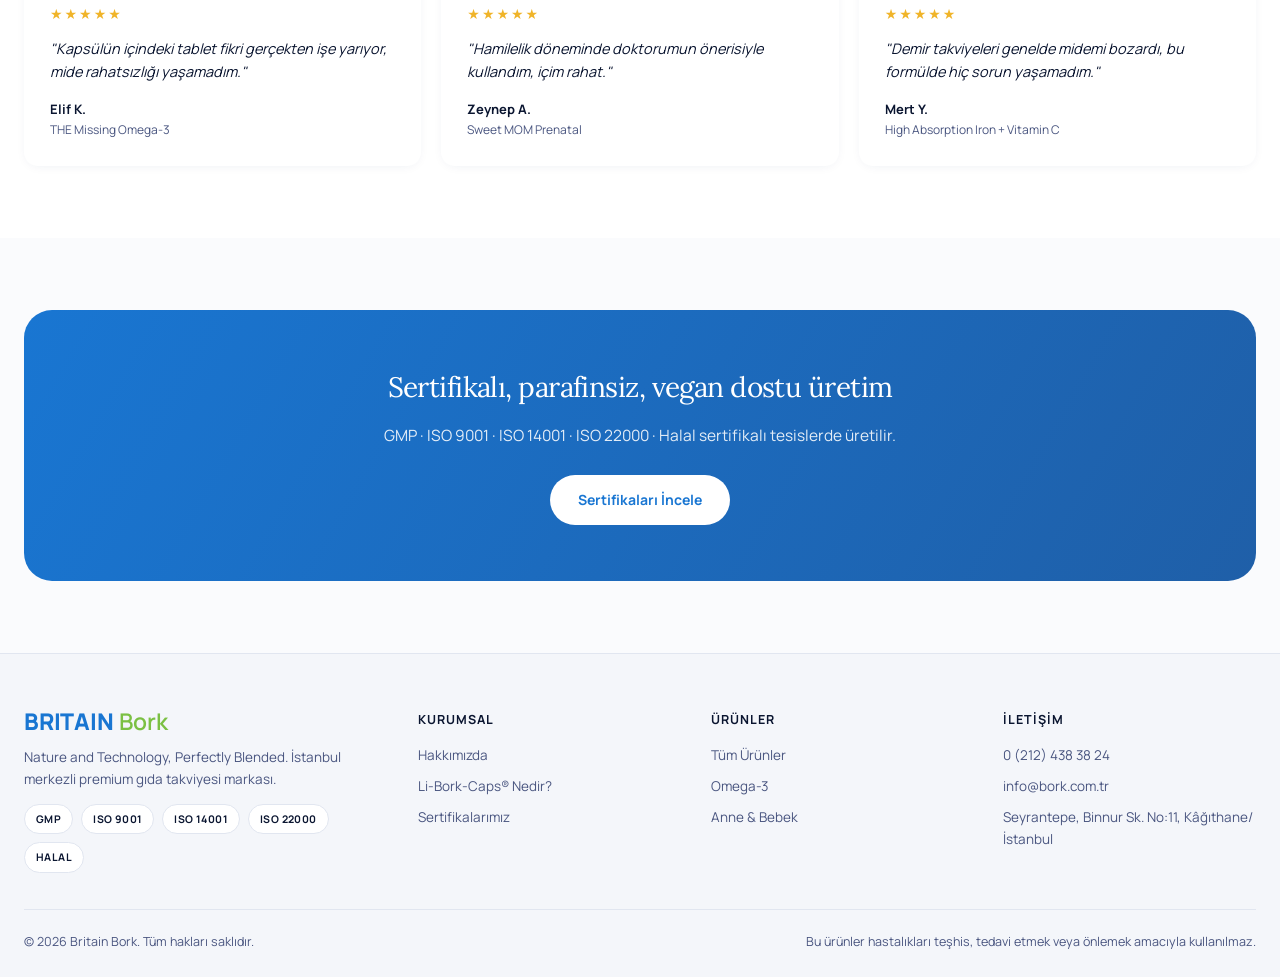
==== commit 0cf5a0ff: "Mobile pass: fix stretched product cards, tighter layout, tap targets, menu Co-Authored-By: Claude F" ====
--- a/index.html
+++ b/index.html
@@ -14,7 +14,7 @@
 <meta name="twitter:card" content="summary_large_image">
 <link rel="preconnect" href="https://fonts.googleapis.com">
 <link href="https://fonts.googleapis.com/css2?family=Lora:wght@400;500;600&family=Manrope:wght@400;500;600;700;800&display=swap" rel="stylesheet">
-<link rel="stylesheet" href="css/style.css?v=9">
+<link rel="stylesheet" href="css/style.css?v=10">
 </head>
 <body>
 
@@ -233,8 +233,8 @@
 
 <div id="site-footer"></div>
 
-<script src="js/products.js"></script>
-<script src="js/partials.js"></script>
-<script src="js/main.js?v=9"></script>
+<script src="js/products.js?v=2"></script>
+<script src="js/partials.js?v=2"></script>
+<script src="js/main.js?v=10"></script>
 </body>
 </html>
--- a/css/style.css
+++ b/css/style.css
@@ -363,3 +363,94 @@
 .hero-count{font-size:13px;color:var(--ink-soft);font-variant-numeric:tabular-nums;margin-left:4px;}
 .hero-count b{color:var(--ink);}
 @media (max-width:900px){.hero-dot{width:36px;}}
+
+/* IMAGE BOXES: keep the square, whatever the img attributes say */
+.product-thumb{position:relative;}
+.product-thumb img{position:absolute;inset:14px;width:calc(100% - 28px);height:calc(100% - 28px);max-width:none;max-height:none;object-fit:contain;}
+.split .visual img{width:auto;height:auto;max-width:100%;}
+
+/* MOBILE */
+@media (max-width:700px){
+  .container-x{padding:0 18px;}
+  .nav-inner{padding:10px 18px;}
+  .logo-mark .lhs,.logo-mark .rhs{font-size:20px;}
+  .logo-sub{font-size:9px;letter-spacing:1px;}
+  .nav-toggle{width:44px;height:44px;margin-right:-10px;}
+  .main-nav{gap:0;padding:8px 18px 14px;}
+  .main-nav a{width:100%;padding:13px 0;font-size:16px;border-bottom:1px solid var(--line);}
+  .main-nav a:last-child{border-bottom:0;}
+  .main-nav a::after{display:none;}
+  .main-nav a.active{color:var(--blue);}
+
+  .section{padding:44px 0;}
+  .section-head{margin-bottom:26px;}
+  .section-head h2{font-size:25px;line-height:1.2;}
+  .section-head p{font-size:15px;margin-top:10px;}
+  .page-hero{padding:34px 0 20px;}
+  .page-hero h1{font-size:28px;line-height:1.2;}
+  .page-hero p{font-size:15px;}
+
+  .hero-copy{padding:4px 0 26px;}
+  .hero h1,.hero-title{font-size:34px;}
+  .hero p{font-size:15.5px;line-height:1.55;margin-bottom:20px;}
+  .hero-stats{margin-bottom:20px;}
+  .hero-cta{display:grid;grid-template-columns:1fr 1fr;gap:10px;}
+  .hero-cta .btn{justify-content:center;padding:14px 10px;font-size:13.5px;}
+  .hero-nav{padding:0 0 22px;gap:6px;}
+  .hero-dot{height:44px;padding:20px 0;}
+  .hero-count{display:none;}
+
+  .categories{gap:10px;}
+  .category-card{padding:18px 10px;}
+  .category-card svg{width:36px;height:36px;margin-bottom:10px;}
+  .category-card .cat-title{font-size:14px;margin-bottom:4px;}
+
+  .steps{gap:12px;}
+  .step,.check-card,.timeline-item{padding:20px;}
+  .step h3{font-size:16px;margin:8px 0 6px;}
+
+  .product-grid{gap:10px;}
+  .product-thumb img{inset:8px;width:calc(100% - 16px);height:calc(100% - 16px);}
+  .product-body{padding:12px 12px 10px;}
+  .product-tag{font-size:9.5px;letter-spacing:.6px;margin-bottom:6px;}
+  .product-card h4{font-size:13.5px;margin-bottom:6px;}
+  .product-desc{font-size:12px;margin-bottom:10px;display:-webkit-box;-webkit-line-clamp:3;-webkit-box-orient:vertical;overflow:hidden;}
+  .product-meta{font-size:12px;padding-top:8px;}
+
+  .filter-bar{flex-wrap:nowrap;justify-content:flex-start;overflow-x:auto;margin:0 -18px 22px;padding:2px 18px 8px;scrollbar-width:none;-webkit-overflow-scrolling:touch;}
+  .filter-bar::-webkit-scrollbar{display:none;}
+  .filter-chip{flex:none;padding:11px 16px;}
+
+  .testimonials{display:flex;overflow-x:auto;scroll-snap-type:x mandatory;gap:12px;margin:0 -18px;padding:4px 18px 12px;scrollbar-width:none;}
+  .testimonials::-webkit-scrollbar{display:none;}
+  .testimonial{flex:none;width:84%;scroll-snap-align:center;padding:20px;}
+
+  .split{gap:24px;}
+  .split .visual{min-height:0;padding:20px;}
+  .split .visual img{max-height:220px;}
+  .split h2{font-size:24px;margin-bottom:12px;}
+  .stats-grid{grid-template-columns:repeat(2,1fr);gap:10px;}
+  .stat-card{padding:18px 10px;}
+  .stat-card .num{font-size:26px;}
+  .stat-card .label{font-size:12.5px;}
+  .cert-grid{gap:10px;}
+  .cert-card{padding:20px 12px;}
+  .prose h3{font-size:20px;margin:26px 0 12px;}
+  .prose p{font-size:15px;line-height:1.65;}
+
+  .contact-wrap{gap:26px;}
+  .contact-form{padding:20px;}
+  .contact-form input,.contact-form textarea{font-size:16px;}
+
+  .cta-band{padding:34px 20px;border-radius:20px;}
+  .cta-band h2{font-size:23px;line-height:1.2;}
+  .cta-band p{font-size:14.5px;margin-bottom:20px;}
+  .cta-band .btn{margin:6px 0 0 !important;width:100%;justify-content:center;}
+
+  .site-footer{padding:36px 0 20px;}
+  .footer-top{gap:22px 16px;margin-bottom:22px;}
+  .footer-top > div:first-child{grid-column:1 / -1;}
+  .footer-top h5{margin-bottom:6px;}
+  .footer-top a{margin-bottom:0;padding:10px 0;}
+  .footer-bottom{font-size:12px;padding-top:16px;}
+}
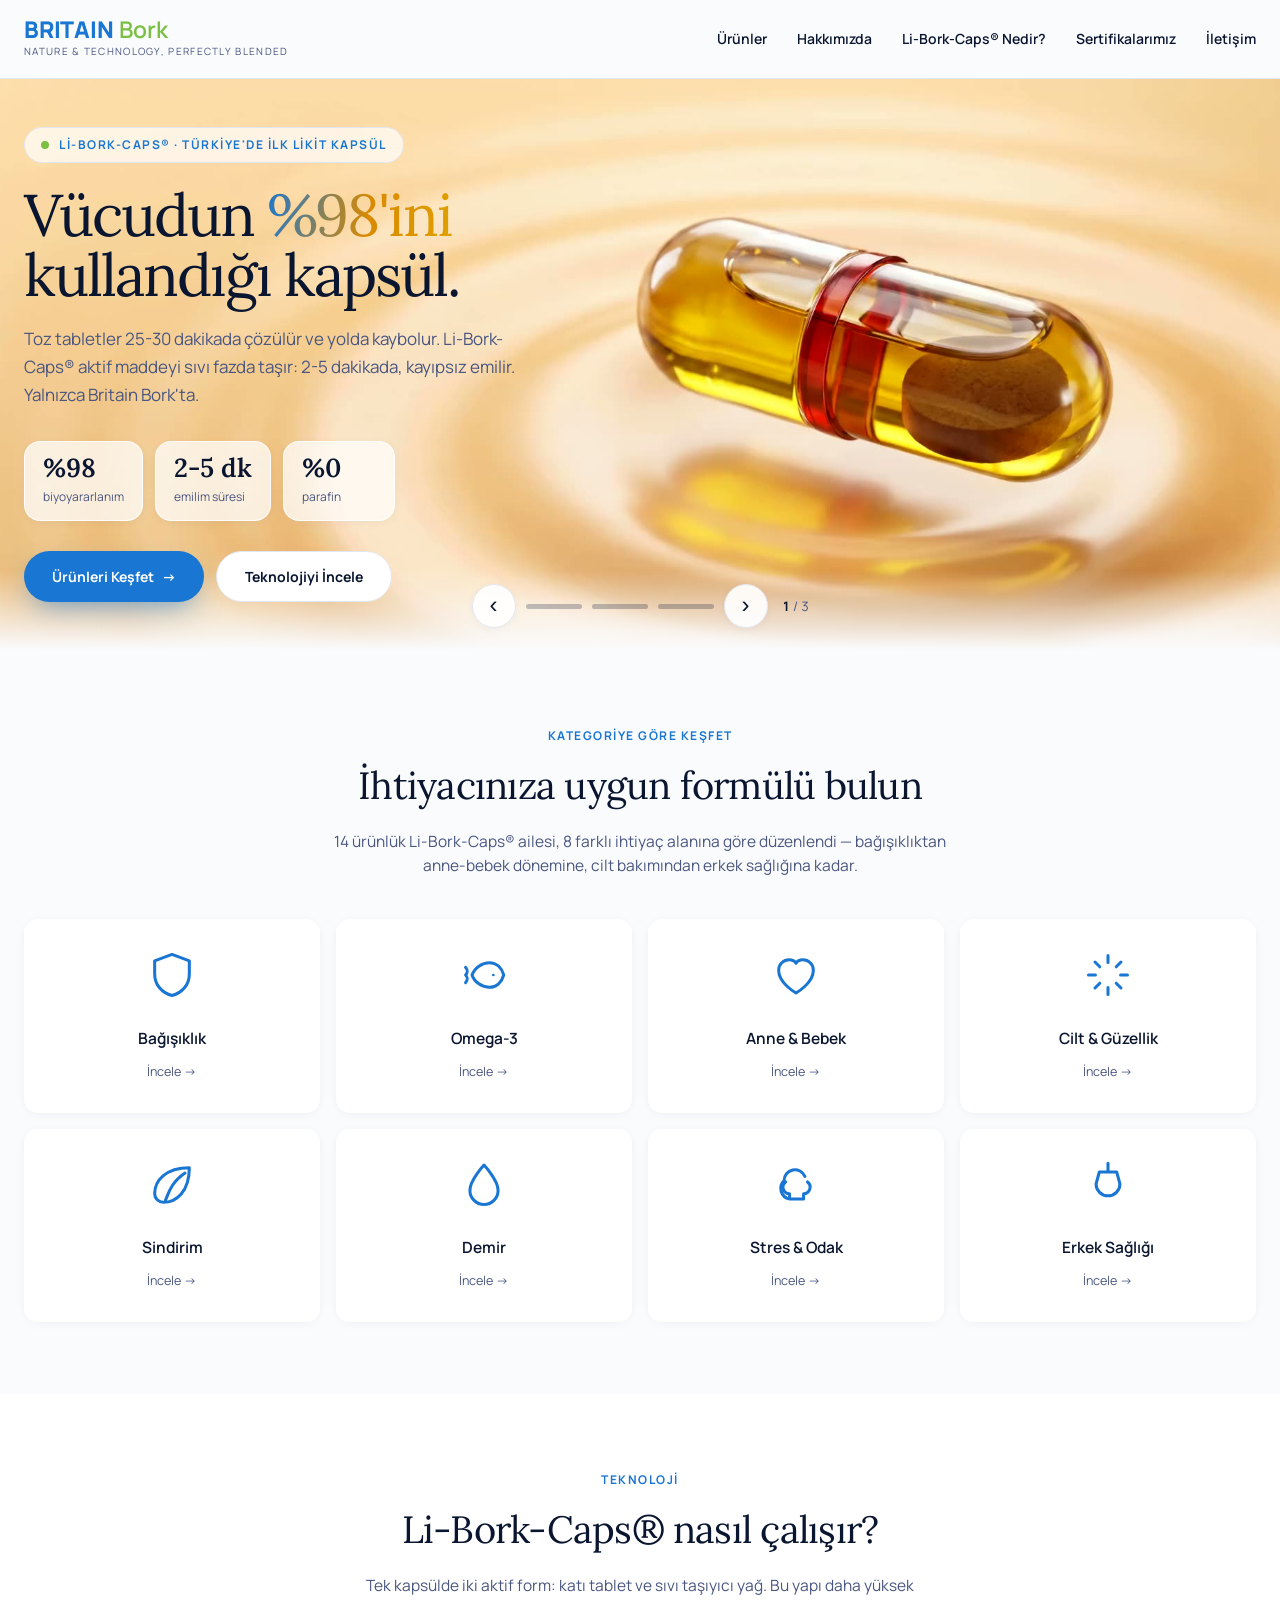
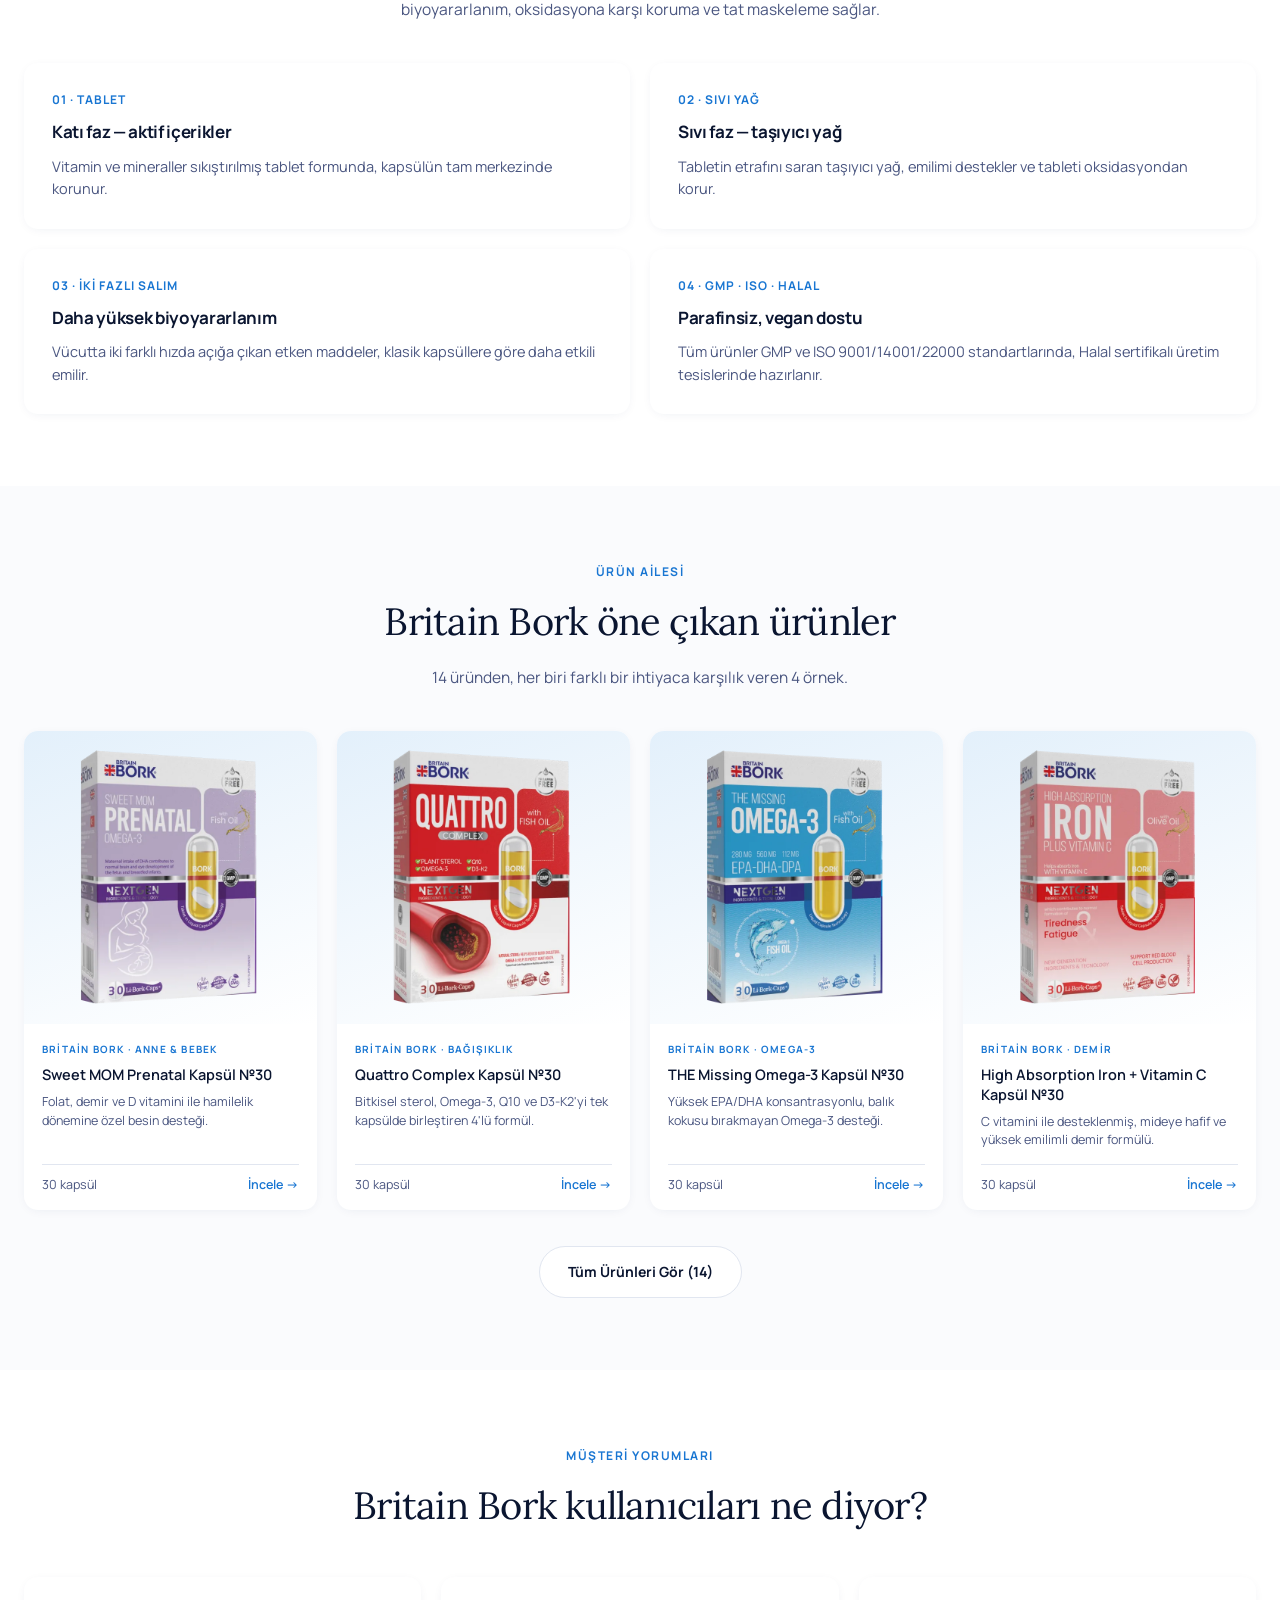
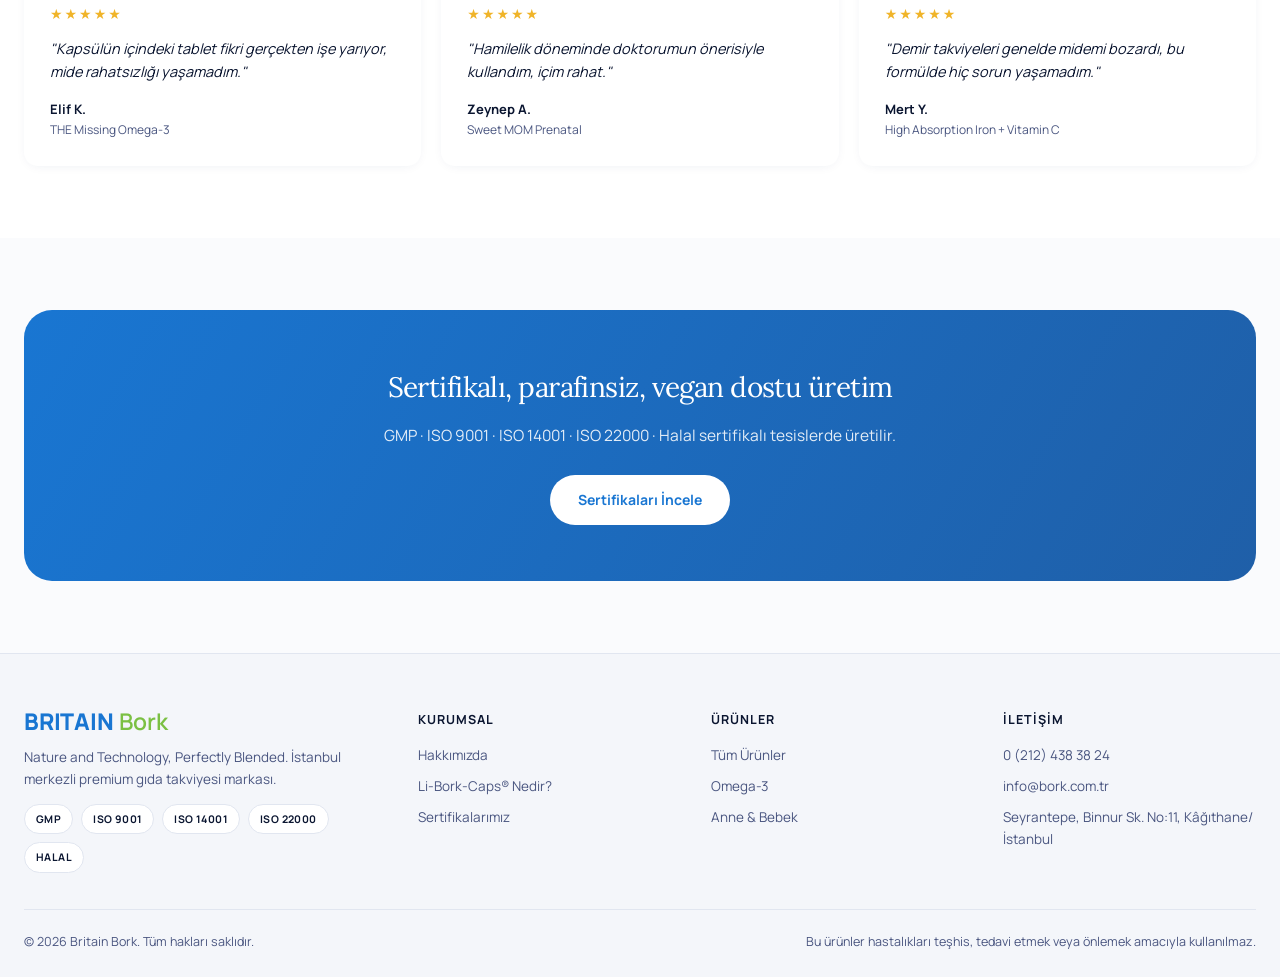
==== commit 7c04dc29: "Product pages: cards open a detail page with composition, usage and FAQ Co-Authored-By: Claude Fable" ====
--- a/index.html
+++ b/index.html
@@ -14,7 +14,7 @@
 <meta name="twitter:card" content="summary_large_image">
 <link rel="preconnect" href="https://fonts.googleapis.com">
 <link href="https://fonts.googleapis.com/css2?family=Lora:wght@400;500;600&family=Manrope:wght@400;500;600;700;800&display=swap" rel="stylesheet">
-<link rel="stylesheet" href="css/style.css?v=10">
+<link rel="stylesheet" href="css/style.css?v=11">
 </head>
 <body>
 
@@ -233,8 +233,8 @@
 
 <div id="site-footer"></div>
 
-<script src="js/products.js?v=2"></script>
+<script src="js/products.js?v=3"></script>
 <script src="js/partials.js?v=2"></script>
-<script src="js/main.js?v=10"></script>
+<script src="js/main.js?v=11"></script>
 </body>
 </html>
--- a/css/style.css
+++ b/css/style.css
@@ -454,3 +454,40 @@
   .footer-top a{margin-bottom:0;padding:10px 0;}
   .footer-bottom{font-size:12px;padding-top:16px;}
 }
+
+/* PRODUCT PAGE */
+.pd-top{padding:28px 0 56px;}
+.pd-crumbs{font-size:13px;color:var(--ink-soft);margin-bottom:24px;}
+.pd-crumbs a:hover{color:var(--blue);}
+.pd-crumbs span{color:var(--ink);}
+.pd-grid{display:grid;grid-template-columns:1fr 1fr;gap:56px;align-items:start;}
+.pd-photo{position:sticky;top:96px;aspect-ratio:1/1;border-radius:24px;background:linear-gradient(160deg,var(--blue-light),#fff);box-shadow:var(--shadow-card);padding:28px;}
+.pd-photo img{width:100%;height:100%;object-fit:contain;}
+.pd-info h1{font-size:clamp(28px,3.4vw,44px);font-weight:400;line-height:1.1;margin:6px 0 14px;}
+.pd-tagline{color:var(--ink-soft);font-size:17px;line-height:1.6;margin-bottom:24px;}
+.pd-facts{display:grid;grid-template-columns:1fr 1fr;gap:10px;margin-bottom:28px;}
+.pd-fact{background:#fff;border:1px solid var(--line);border-radius:14px;padding:12px 16px;}
+.pd-fact span{display:block;font-size:11px;letter-spacing:1px;text-transform:uppercase;color:var(--blue);font-weight:700;margin-bottom:4px;}
+.pd-fact b{font-size:14.5px;color:var(--ink);font-weight:600;}
+.pd-table-wrap{max-width:820px;margin:0 auto;background:#fff;border-radius:var(--radius);box-shadow:var(--shadow-card);overflow:hidden;}
+.pd-table{width:100%;border-collapse:collapse;font-size:15px;}
+.pd-table th{text-align:left;font-size:11.5px;letter-spacing:1px;text-transform:uppercase;color:var(--ink-soft);padding:14px 20px;background:var(--paper-warm);}
+.pd-table td{padding:13px 20px;border-top:1px solid var(--line);color:var(--ink);}
+.pd-table td:last-child,.pd-table th:last-child{text-align:right;font-weight:700;white-space:nowrap;}
+.pd-faq{max-width:820px;margin:0 auto;display:flex;flex-direction:column;gap:10px;}
+.pd-faq details{background:#fff;border-radius:var(--radius);box-shadow:var(--shadow-card);padding:0 20px;}
+.pd-faq summary{cursor:pointer;font-weight:700;color:var(--ink);padding:18px 28px 18px 0;list-style:none;position:relative;}
+.pd-faq summary::-webkit-details-marker{display:none;}
+.pd-faq summary::after{content:'+';position:absolute;right:0;top:14px;font-size:22px;font-weight:400;color:var(--blue);}
+.pd-faq details[open] summary::after{content:'–';}
+.pd-faq details p{color:var(--ink-soft);font-size:15px;line-height:1.65;padding-bottom:18px;}
+.pd-note{font-size:13px !important;margin-top:24px;padding-top:18px;border-top:1px solid var(--line);}
+a.product-card{color:inherit;}
+.product-meta .arrow{color:var(--blue);font-weight:600;}
+@media (max-width:900px){
+  .pd-top{padding:16px 0 36px;}
+  .pd-grid{grid-template-columns:1fr;gap:22px;}
+  .pd-photo{position:static;max-width:420px;margin:0 auto;width:100%;padding:18px;}
+  .pd-tagline{font-size:15.5px;margin-bottom:18px;}
+  .pd-table th,.pd-table td{padding:12px 14px;font-size:14px;}
+}
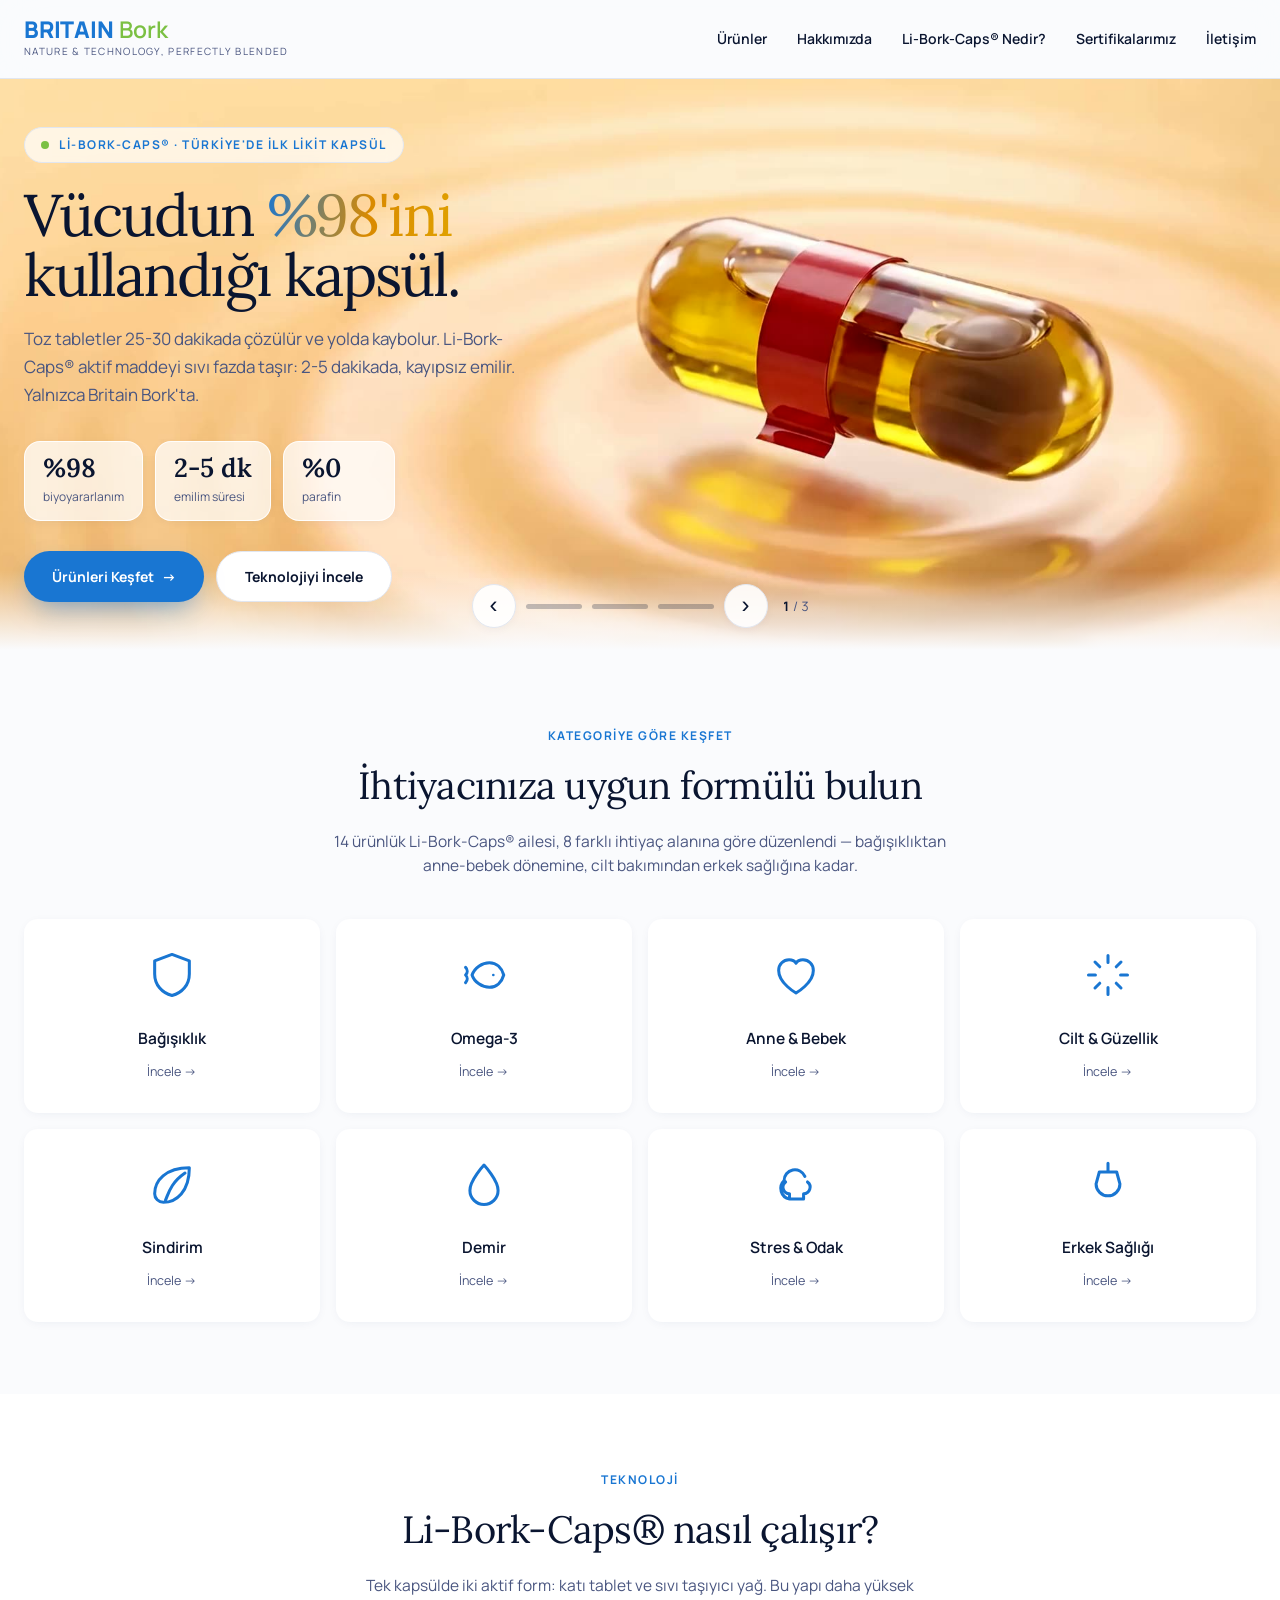
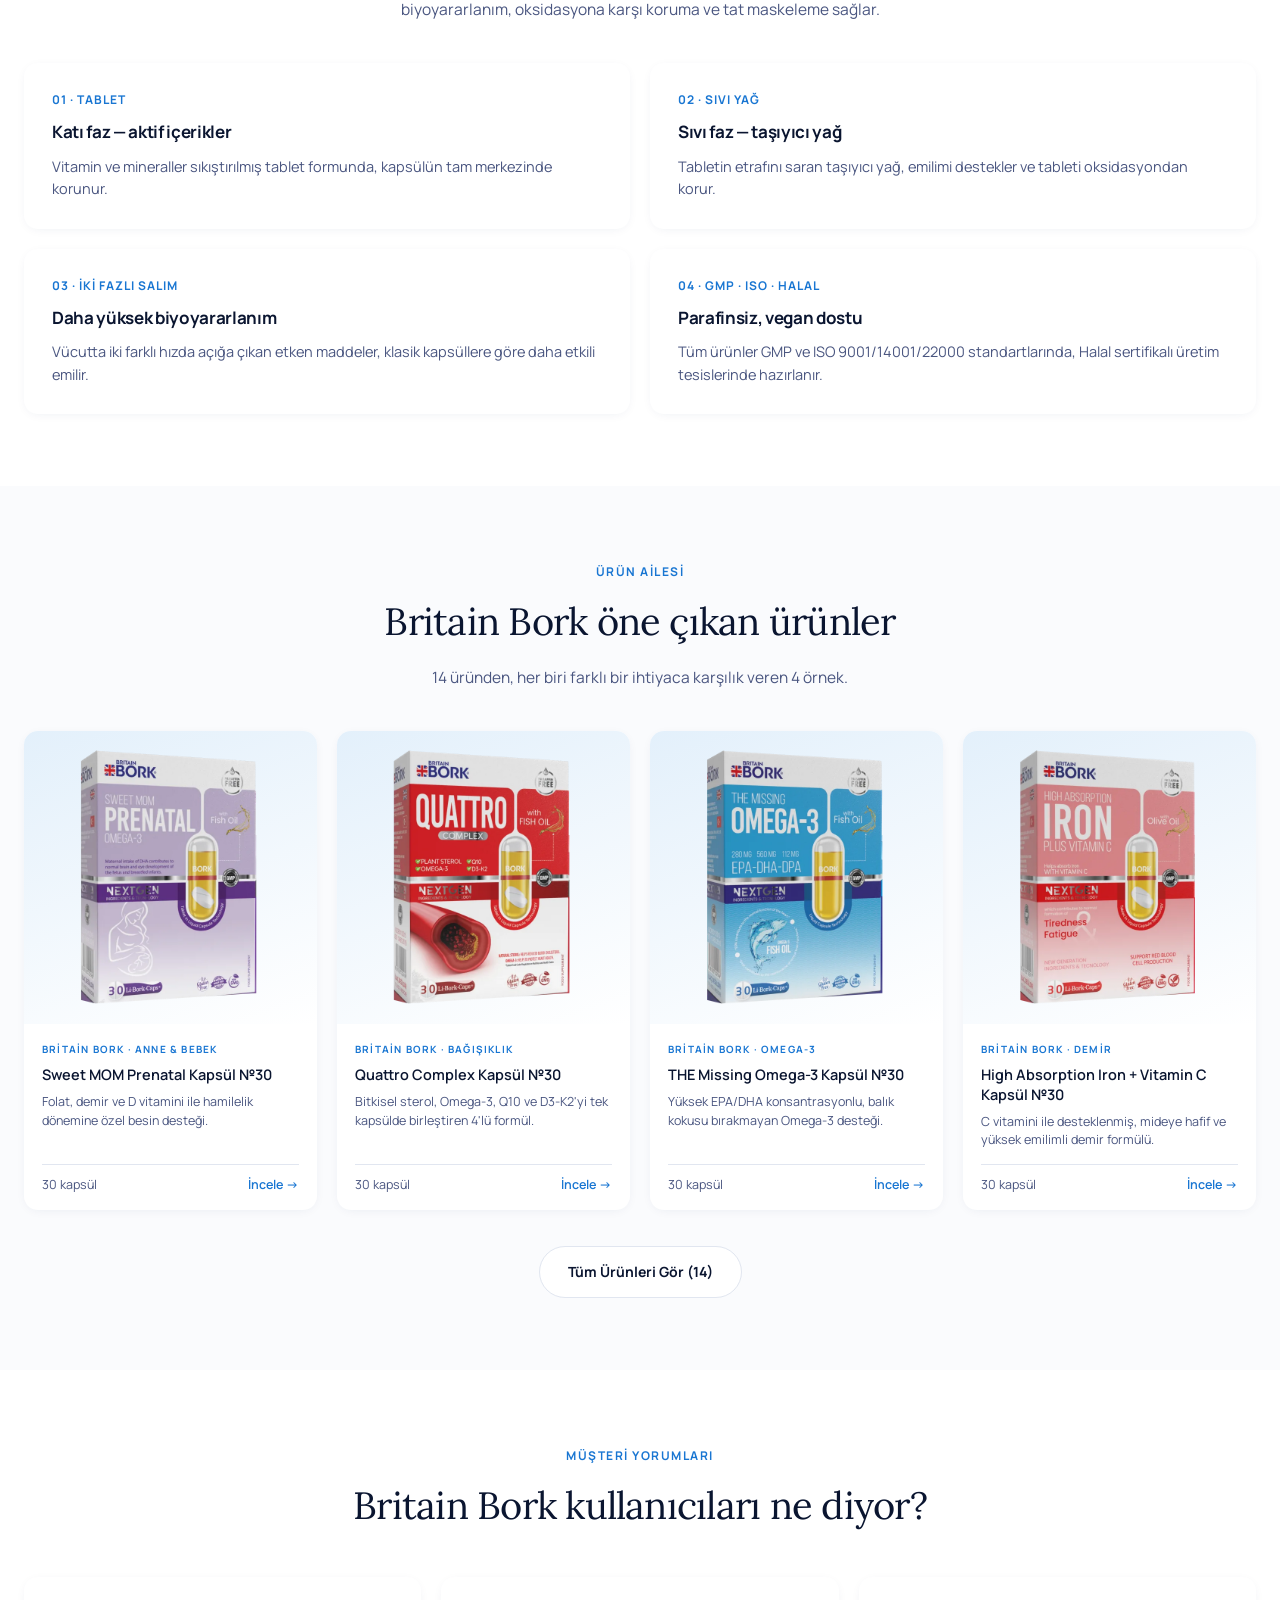
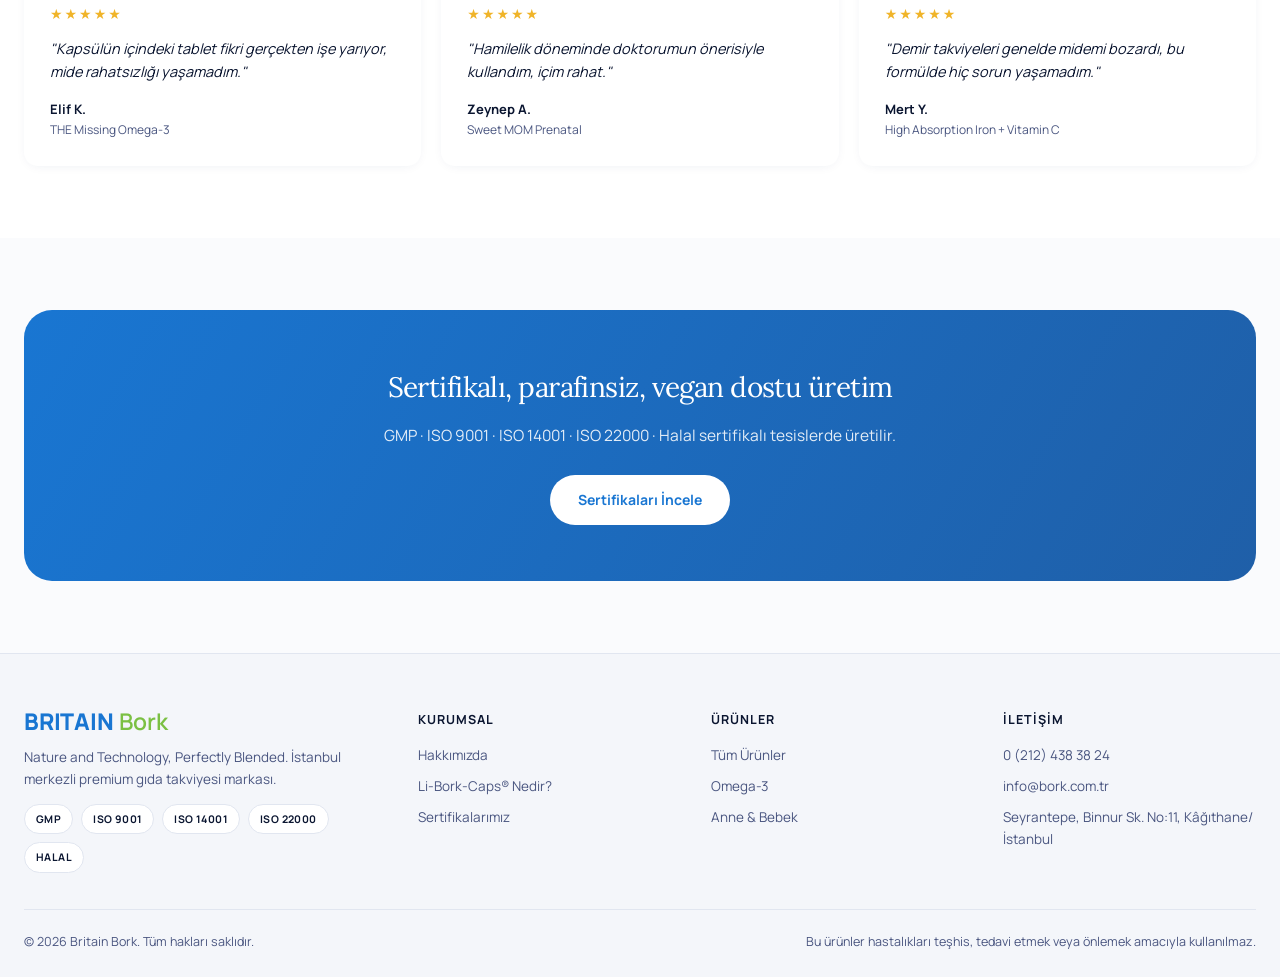
==== commit 71e980a1: "Hero slide 1: round tablet and realistic sealing tape Co-Authored-By: Claude Fable 5.2 <noreply@anth" ====
--- a/index.html
+++ b/index.html
@@ -24,8 +24,8 @@
   <div class="hero-slides">
     <div class="hero-slide active">
       <div class="hero-media">
-        <video class="hero-video hero-video-desktop" data-src="video/hero-capsule.mp4" poster="video/hero-poster.jpg" muted playsinline preload="none" aria-label="Li-Bork-Caps kapsülü açılıyor: içinden sıvı yağ ve tablet çıkıyor"></video>
-        <video class="hero-video hero-video-mobile" data-src="video/hero-capsule-mobile.mp4" poster="video/hero-poster-mobile.jpg" width="840" height="630" muted playsinline preload="none" aria-label="Li-Bork-Caps kapsülü açılıyor: içinden sıvı yağ ve tablet çıkıyor"></video>
+        <video class="hero-video hero-video-desktop" data-src="video/hero-capsule.mp4?v=2" poster="video/hero-poster.jpg?v=2" muted playsinline preload="none" aria-label="Li-Bork-Caps kapsülü açılıyor: içinden sıvı yağ ve tablet çıkıyor"></video>
+        <video class="hero-video hero-video-mobile" data-src="video/hero-capsule-mobile.mp4?v=2" poster="video/hero-poster-mobile.jpg?v=2" width="840" height="630" muted playsinline preload="none" aria-label="Li-Bork-Caps kapsülü açılıyor: içinden sıvı yağ ve tablet çıkıyor"></video>
         <div class="hero-callout hc-oil" aria-hidden="true"><span class="hc-label"><b>Sıvı faz</b> taşıyıcı yağ</span></div>
         <div class="hero-callout hc-tab" aria-hidden="true"><span class="hc-label"><b>Katı faz</b> tablet</span></div>
         <div class="hero-fade" aria-hidden="true"></div>
@@ -235,6 +235,6 @@
 
 <script src="js/products.js?v=3"></script>
 <script src="js/partials.js?v=2"></script>
-<script src="js/main.js?v=11"></script>
+<script src="js/main.js?v=12"></script>
 </body>
 </html>
